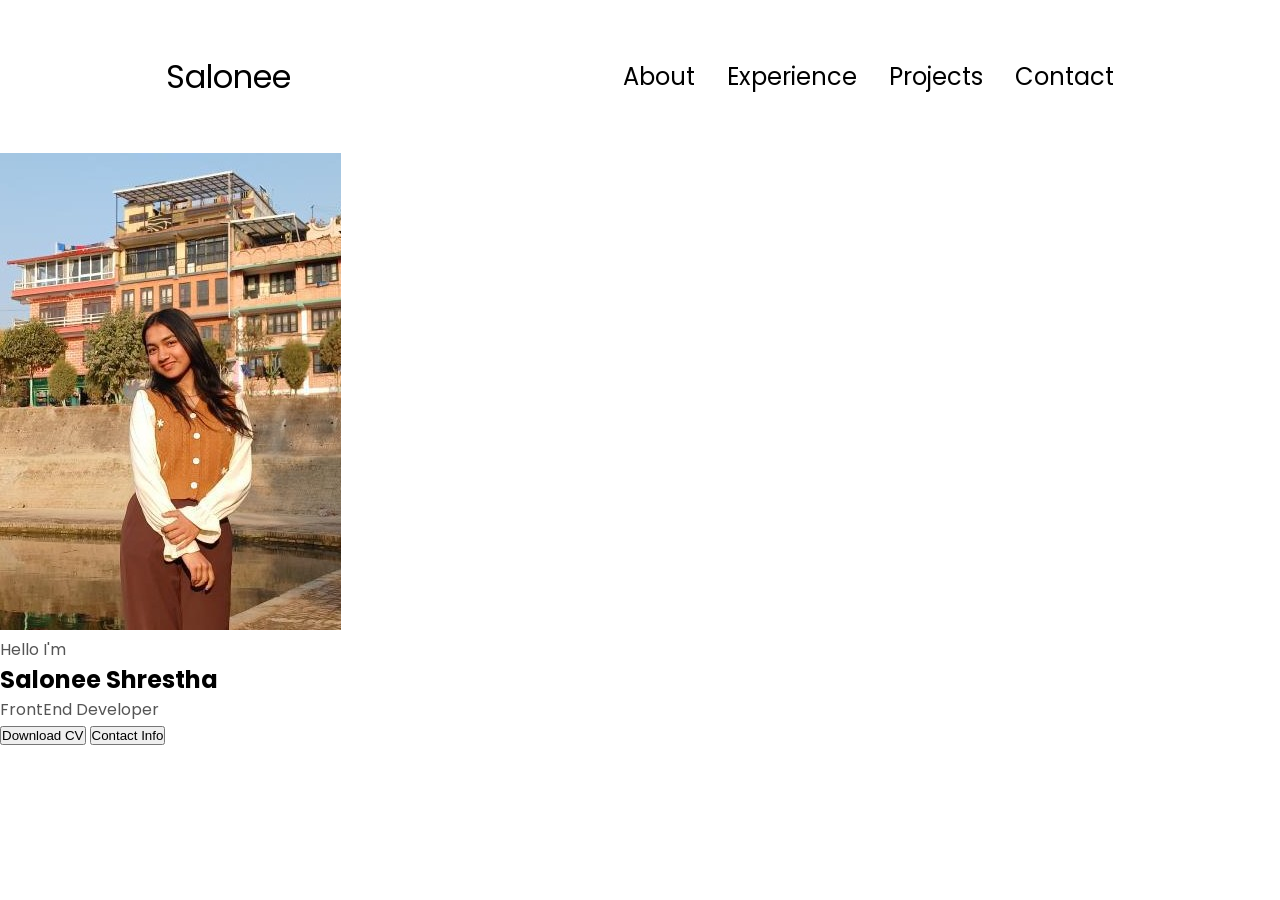
==== index.html @ f7ae4598 "Added resource images" ====
<!DOCTYPE html>
<html lang="en">
<head>
    <title>My Portfolio</title>
    <link rel="stylesheet" href="style.css">
    <link rel="stylesheet" href="mediaqueries.css">
</head>
<body>
    <nav id="desktop-nav">
        <div class="logo">Salonee</div>
        <div>
            <ul class="links">
                <li><a href="#about">About</a></li>
                <li><a href="#experience">Experience</a></li>
                <li><a href="#projects">Projects</a></li>
                <li><a href="#contact">Contact</a></li>
            </ul>
        </div>
    </nav>

    <nav id="hamburger-nav">
        <div class="logo">Salonee</div>
        <div class="hamburger-menu">
            <div class="hamburger-icon" onclick="toggleMenu()">
                <span></span>
                <span></span>
                <span></span>
            </div>
            <div class="menu-links">
                <li><a href="#about" onclick="toggleMenu()">About</a></li>
                <li><a href="#experience" onclick="toggleMenu()">Experience</a></li>
                <li><a href="#projects" onclick="toggleMenu()">Projects</a></li>
                <li><a href="#contact" onclick="toggleMenu()">Contact</a></li>
            </div>
        </div>
    </nav>

    <!-- Section -->
    <section id="profile">
        <div class="pic_container">
            <img src="images/heroimg.jpg" alt="myphoto">
        </div>
        <div class="section_text">
            <p class="text_p1">Hello I'm</p>
            <h1 class="title">Salonee Shrestha</h1>
            <p class="text_p2">FrontEnd Developer</p>
            <div class="btn_container">
                <button class="downloadcv" onclick="window.open('README.md')">Download CV</button>
                <button class="contactinfo" onclick="location.href='./#contact'">Contact Info</button>
            </div>
            
            <div id="socials_container">
                <img src="" alt="">
            </div>
        </div>
    </section>
    <script src="script.js"></script>
</body>
</html>
---- style.css ----
@import url('https://fonts.googleapis.com/css2?family=Poppins:wght@300;400;500;600&display=swap');
* {
    margin: 0;
    padding: 0;
}

body {
    font-family: "Poppins", sans-serif;
}

html {
    scroll-behavior: smooth;
}

p {
    color: rgb(85, 85, 85);
}

a, .btn {
    transition: all 300ms ease;
}

/* Navigation bar */
nav, .links{
    display: flex;
}

nav {
    justify-content: space-around;
    align-items: center;
    height: 17vh;
}

.links {
    gap: 2rem;
    list-style: none;
    font-size: 1.5rem;
}

a {
    color: black;
    text-decoration: none;
    text-decoration-color: white;
}

a:hover {
    color: gray;
    text-decoration: underline;
    text-underline-offset: 1rem;
    text-decoration-color: rgb(181, 181, 181);
}

.logo {
    font-size: 2rem;
}

.logo:hover {
    cursor: default;
}

/* Hamburger menu */
#hamburger-nav {
    display: none;
}

.hamburger-menu {
    position: relative;
    display: inline-block;
}

.hamburger-icon {
    display: flex;
    flex-direction: column;
    justify-content: space-between;
    height: 24px;
    width: 30px;
    cursor: pointer;
}

.hamburger-icon span {
    width: 100%;
    height: 2px;
    background-color: black;
    transition: all 0.3 ease-in-out;
}

.menu-links {
    position: absolute;
    top: 100%;
    right: 0;
    background-color: white;
    width: fit-content;
    max-height: 0;
    overflow: hidden;
    transition: all 0.3 ease-in-out;
}

.menu-links a {
    display: block;
    padding: 10px;
    text-align: center;
    font-size: 1.5rem;
    color: black;
    text-decoration: none;
    transition: all 0.3 ease-in-out;
}

.menu-links li {
    list-style: none;
}

.menu-links.open {
    max-height: 300px;
}

.hamburger-icon.open span:first-child {
    transform: rotate(45deg) translate(10px, 5px);
}

.hamburger-icon.open span:nth-child(2) {
    opacity: 0;
}

.hamburger-icon.open span:last-child {
    transform: rotate(-45deg) translate(10px, -5px);
}

.hamburger-icon span:first-child {
    transform: none;
}

.hamburger-icon span:first-child {
    opacity: 1;
}

.hamburger-icon span:first-child {
    transform: none;
}

/* Section */
---- mediaqueries.css ----
@media screen and (max-width: 1200px) {
    #desktop-nav {
        display: none;
    }
    #hamburger-nav {
        display: flex;
    }
}
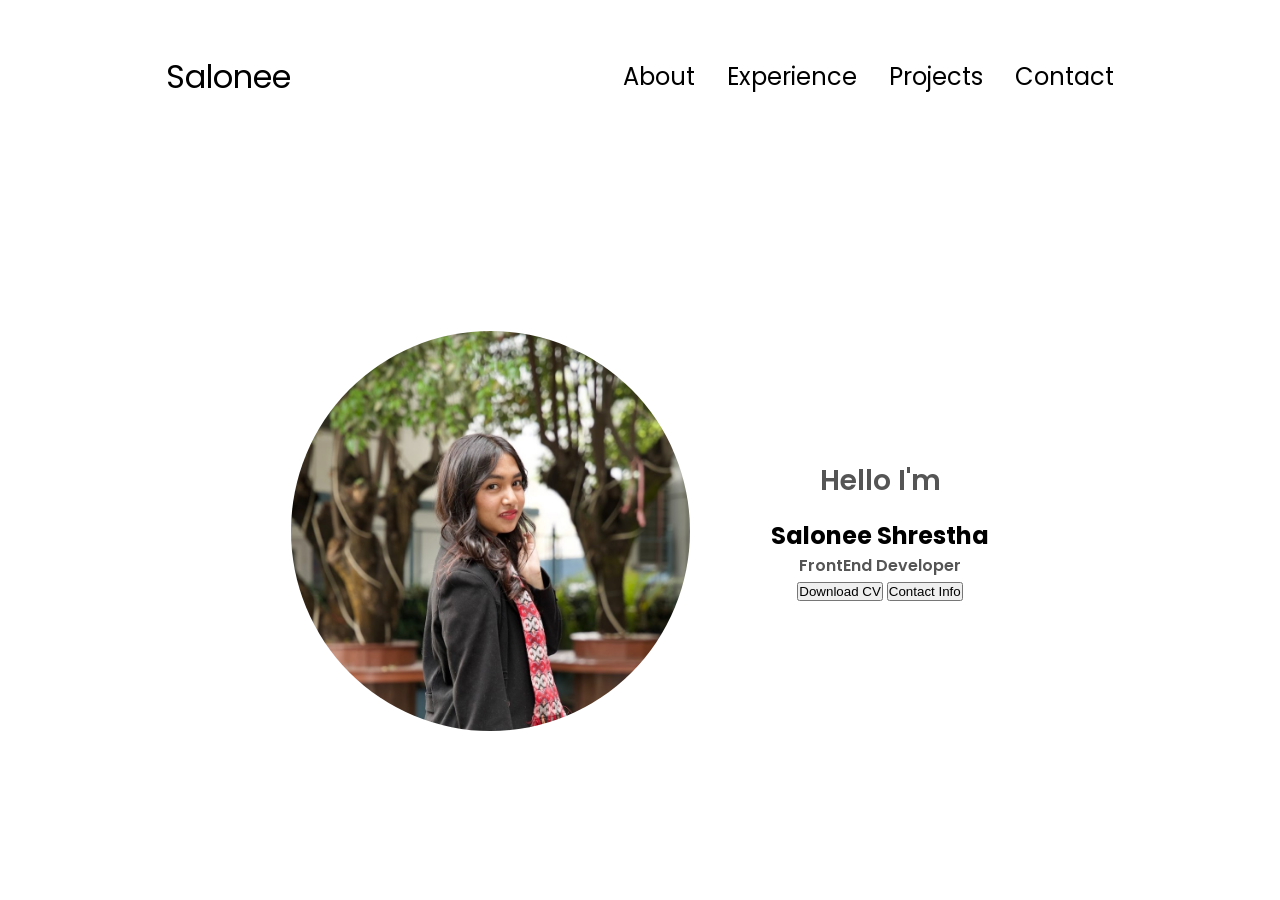
==== commit 54263608: "Changes commited" ====
--- a/index.html
+++ b/index.html
@@ -38,7 +38,7 @@
     <!-- Section -->
     <section id="profile">
         <div class="pic_container">
-            <img src="images/heroimg.jpg" alt="myphoto">
+            <img src="images/heroimg.jpg" alt="myphoto" style="border-radius: 50%;">
         </div>
         <div class="section_text">
             <p class="text_p1">Hello I'm</p>
@@ -49,9 +49,14 @@
                 <button class="contactinfo" onclick="location.href='./#contact'">Contact Info</button>
             </div>
             
-            <div id="socials_container">
-                <img src="" alt="">
-            </div>
+            <!-- <div id="socials_container">
+                <img src="./resources/linkedin.png" 
+                alt="linkedin profile" class="icon" 
+                onclick="location.href='https://linkedin.com/in/salonee-shrestha-6b1301281/'"/>
+                <img src="./resources/github.png" 
+                alt="github profile" class="icon" 
+                onclick="location.href='https://github.com/saloneesthss/'"/>
+            </div> -->
         </div>
     </section>
     <script src="script.js"></script>
--- a/style.css
+++ b/style.css
@@ -138,3 +138,47 @@
 }
 
 /* Section */
+section {
+    padding-top: 4vh;
+    height: 96vh;
+    margin: 0 10rem;
+    box-sizing: border-box;
+    min-height: fit-content;
+}
+
+.section-container {
+    display: flex;
+}
+
+#profile {
+    display: flex;
+    justify-content: center;
+    gap: 5rem;
+    height: 80vh;
+}
+
+.pic_container {
+    display: flex;
+    height: 400px;
+    width: 400px;
+    margin: auto 0;
+}
+
+.section_text {
+    align-self: center;
+    text-align: center;
+}
+
+.section_text p {
+    font-weight: 600;
+}
+
+.text_p1 {
+    text-align: center;
+    font-size: 1.75rem;
+    margin-bottom: 1rem;
+}
+
+.text_p2 {
+    
+}
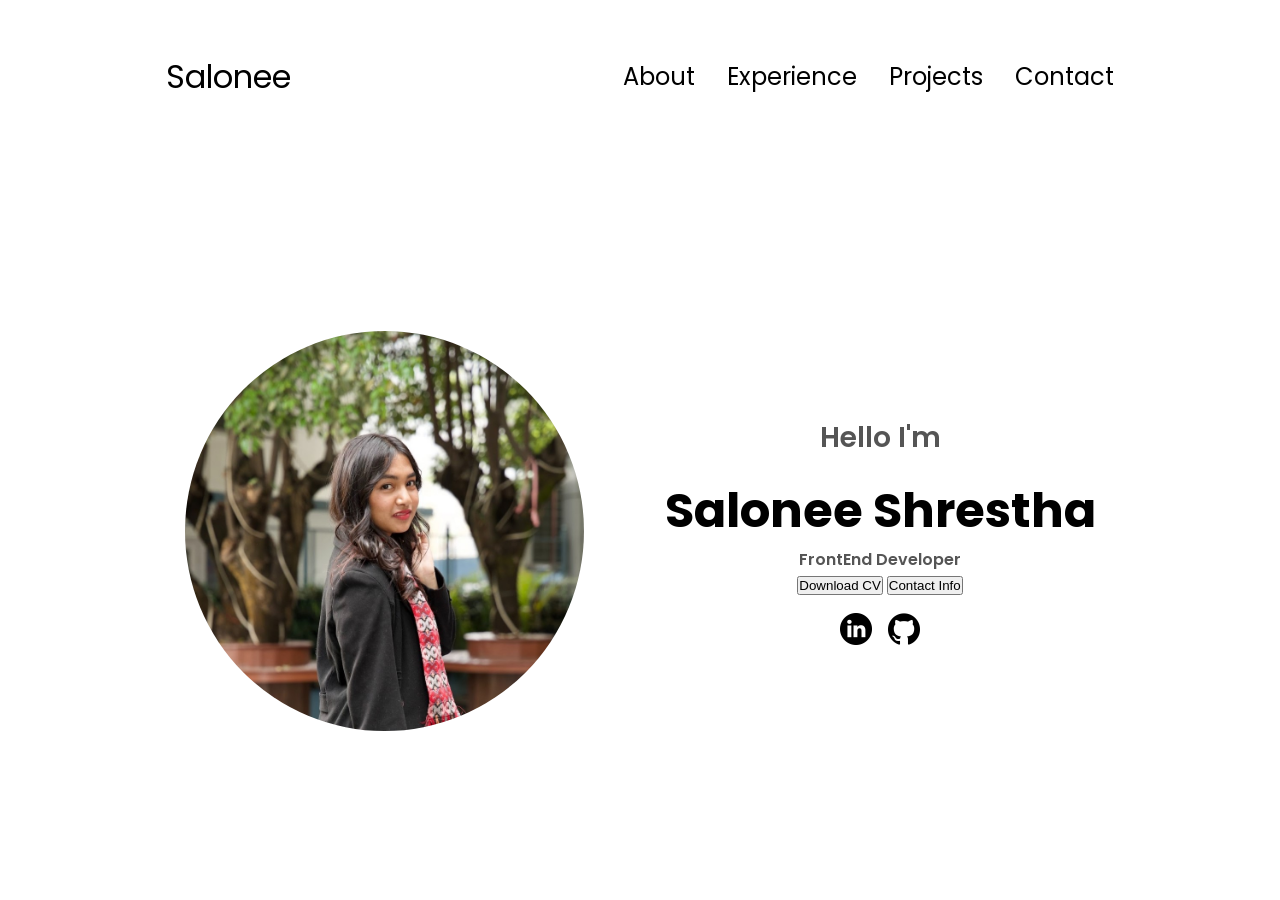
==== commit 33158cb8: "Added socials" ====
--- a/index.html
+++ b/index.html
@@ -49,14 +49,14 @@
                 <button class="contactinfo" onclick="location.href='./#contact'">Contact Info</button>
             </div>
             
-            <!-- <div id="socials_container">
+            <div id="socials_container">
                 <img src="./resources/linkedin.png" 
                 alt="linkedin profile" class="icon" 
                 onclick="location.href='https://linkedin.com/in/salonee-shrestha-6b1301281/'"/>
                 <img src="./resources/github.png" 
                 alt="github profile" class="icon" 
                 onclick="location.href='https://github.com/saloneesthss/'"/>
-            </div> -->
+            </div>
         </div>
     </section>
     <script src="script.js"></script>
--- a/style.css
+++ b/style.css
@@ -146,9 +146,9 @@
     min-height: fit-content;
 }
 
-.section-container {
+/* .section-container {
     display: flex;
-}
+} */
 
 #profile {
     display: flex;
@@ -179,6 +179,20 @@
     margin-bottom: 1rem;
 }
 
-.text_p2 {
-    
+.title {
+    font-size: 3rem;
+    text-align: center;
+}
+
+#socials_container {
+    display: flex;
+    justify-content: center;
+    margin-top: 1rem;
+    gap: 1rem;
+}
+
+/* Icons */
+.icon {
+    cursor: pointer;
+    height: 2rem;
 }
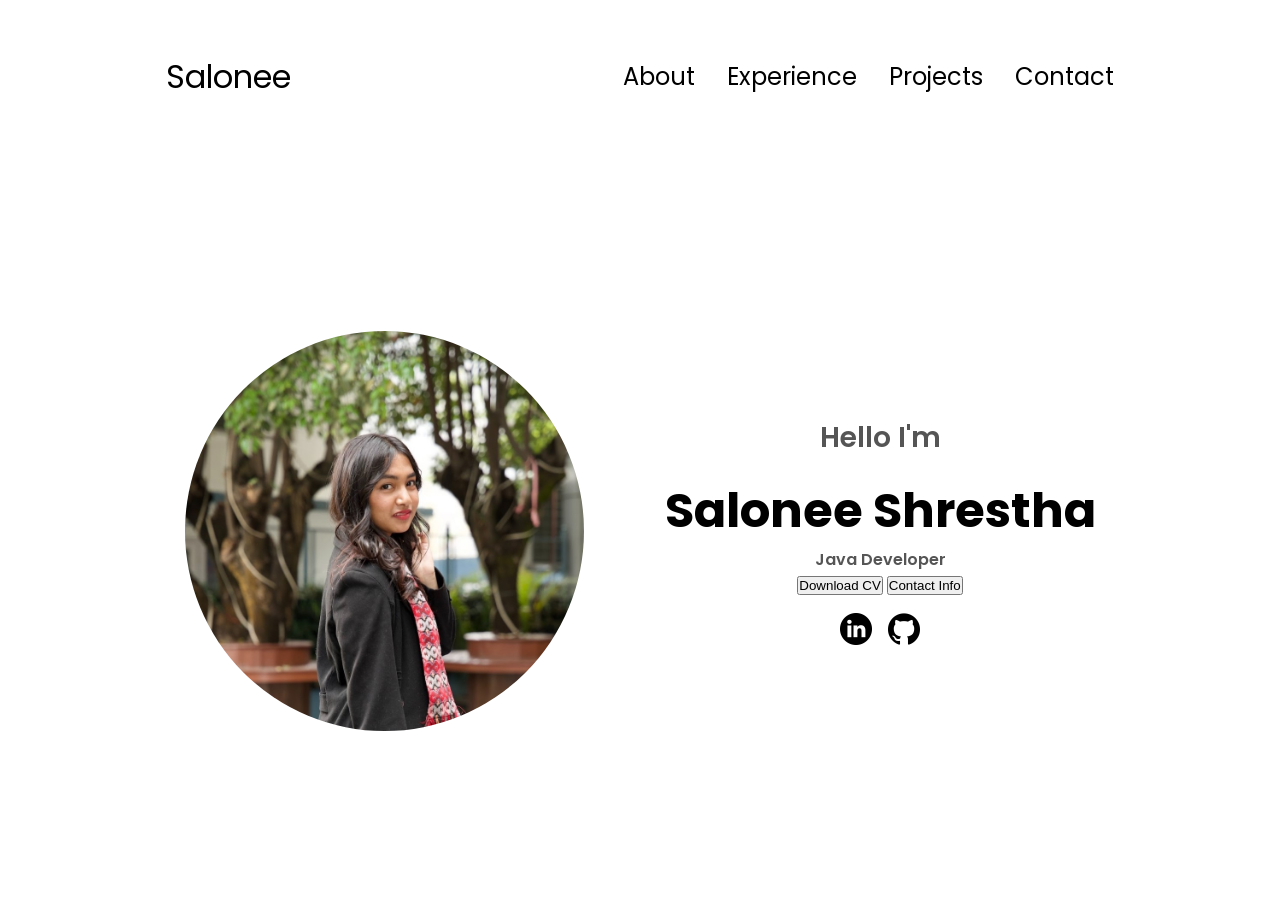
==== commit 9f9939c7: "changed" ====
--- a/index.html
+++ b/index.html
@@ -43,7 +43,7 @@
         <div class="section_text">
             <p class="text_p1">Hello I'm</p>
             <h1 class="title">Salonee Shrestha</h1>
-            <p class="text_p2">FrontEnd Developer</p>
+            <p class="text_p2">Java Developer</p>
             <div class="btn_container">
                 <button class="downloadcv" onclick="window.open('README.md')">Download CV</button>
                 <button class="contactinfo" onclick="location.href='./#contact'">Contact Info</button>
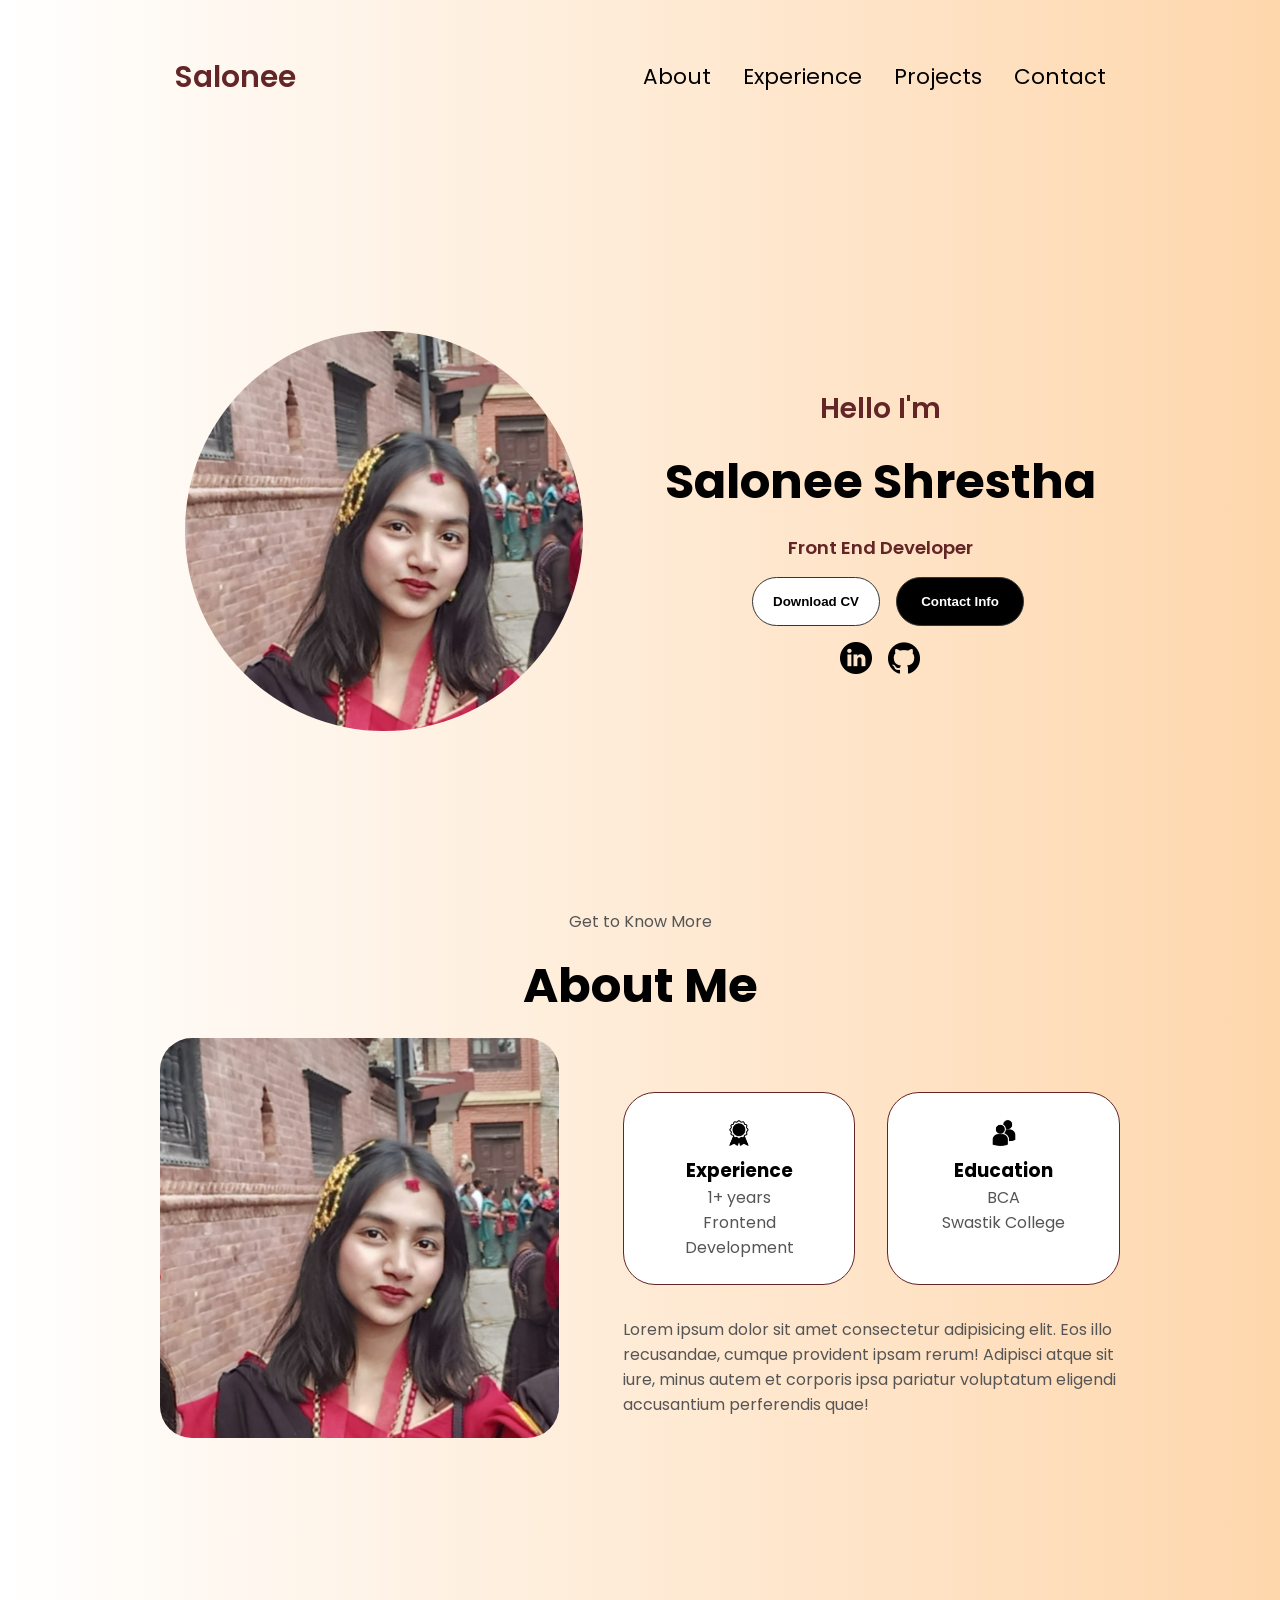
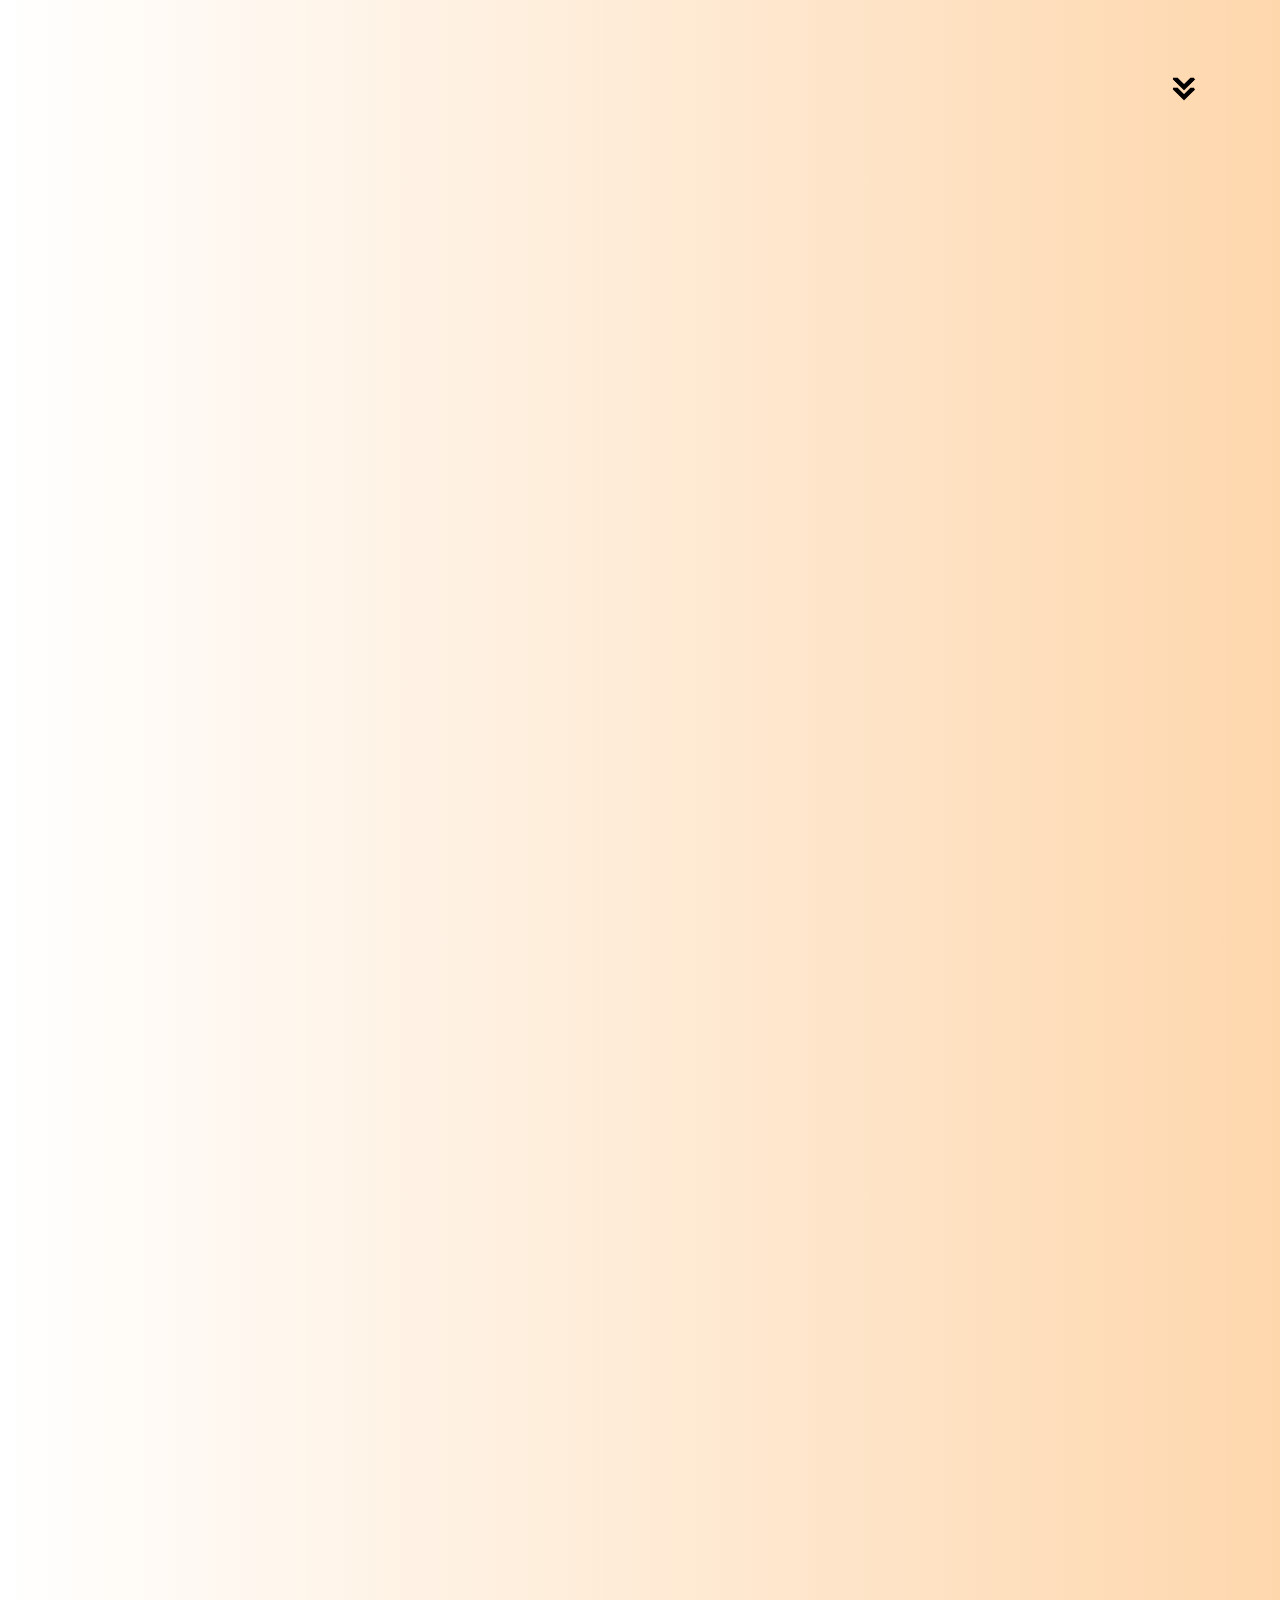
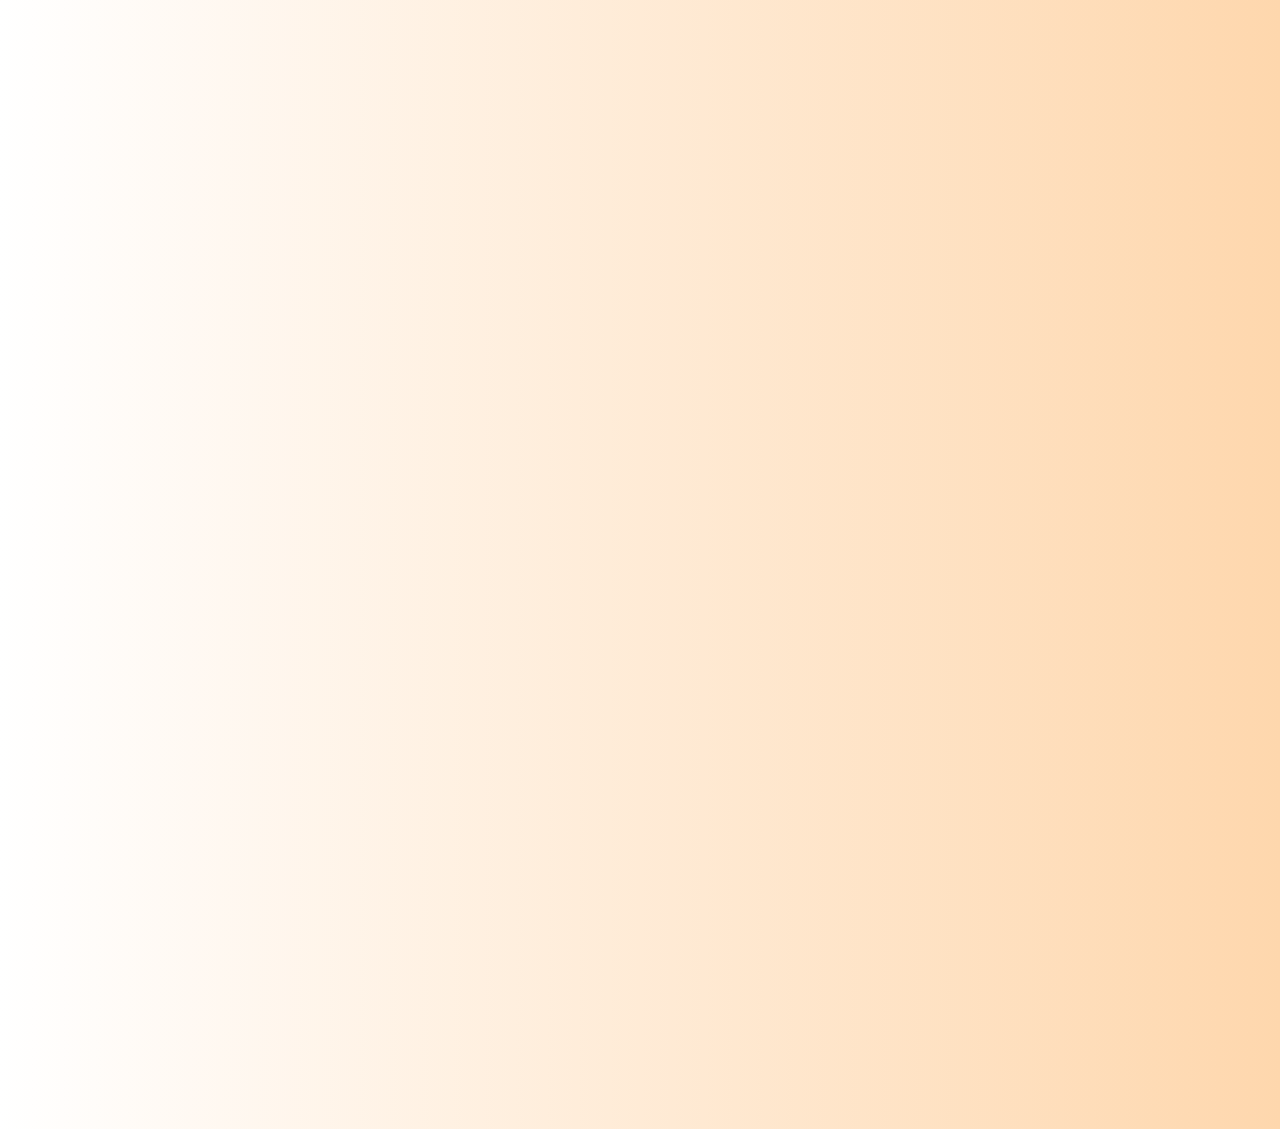
==== commit 96c266f1: "added sections" ====
--- a/index.html
+++ b/index.html
@@ -37,19 +37,19 @@
 
     <!-- Section -->
     <section id="profile">
-        <div class="pic_container">
+        <div class="pic-container">
             <img src="images/heroimg.jpg" alt="myphoto" style="border-radius: 50%;">
         </div>
-        <div class="section_text">
-            <p class="text_p1">Hello I'm</p>
+        <div class="section-text">
+            <p class="text-p1">Hello I'm</p>
             <h1 class="title">Salonee Shrestha</h1>
-            <p class="text_p2">Java Developer</p>
-            <div class="btn_container">
-                <button class="downloadcv" onclick="window.open('README.md')">Download CV</button>
-                <button class="contactinfo" onclick="location.href='./#contact'">Contact Info</button>
+            <p class="text-p2">Front End Developer</p>
+            <div class="btn-container">
+                <button class="btn downloadcv" onclick="window.open('README.md')">Download CV</button>
+                <button class="btn contactinfo" onclick="location.href='./#contact'">Contact Info</button>
             </div>
             
-            <div id="socials_container">
+            <div id="socials-container">
                 <img src="./resources/linkedin.png" 
                 alt="linkedin profile" class="icon" 
                 onclick="location.href='https://linkedin.com/in/salonee-shrestha-6b1301281/'"/>
@@ -59,6 +59,39 @@
             </div>
         </div>
     </section>
+
+    <section id="about">
+        <p class="section-text">Get to Know More</p>
+        <h1 class="title">About Me</h1>
+        <div class="section-container">
+            <div class="pic-container">
+                <img src="images/heroimg.jpg" alt="Profile Picture" class="about-pic">
+            </div>
+            <div class="about-details-container">
+                <div class="about-container">
+                    <div class="details-container">
+                        <img src="resources/experience.png" alt="Experience Icon" class="icon">
+                        <h3>Experience</h3>
+                        <p>1+ years <br>Frontend Development</p>
+                    </div>
+                    <div class="details-container">
+                        <img src="resources/education.png" alt="Education Icon" class="icon">
+                        <h3>Education</h3>
+                        <p>BCA <br>Swastik College</p>
+                    </div>
+                </div>
+                <div class="text-container">
+                    <p>Lorem ipsum dolor sit amet consectetur adipisicing elit. Eos illo recusandae, cumque provident ipsam rerum! Adipisci atque sit iure, minus autem et corporis ipsa pariatur voluptatum eligendi accusantium perferendis quae!</p>
+                </div>
+            </div>
+        </div>
+        <img src="resources/arrow.png" alt="Arrow Icon" class="icon arrow">
+    </section>
+
+    <section id="experience"></section>
+    <section id="projects"></section>
+    <section id="contact"></section>
+
     <script src="script.js"></script>
 </body>
 </html>
--- a/style.css
+++ b/style.css
@@ -6,6 +6,8 @@
 
 body {
     font-family: "Poppins", sans-serif;
+    overflow: hidden;
+    background: linear-gradient(to right,rgb(255,255,255),rgb(254,215,173));
 }
 
 html {
@@ -34,24 +36,26 @@
 .links {
     gap: 2rem;
     list-style: none;
-    font-size: 1.5rem;
+    font-size: 1.35rem;
 }
 
 a {
     color: black;
     text-decoration: none;
-    text-decoration-color: white;
+    text-decoration-color: rgb(109,73,0);
 }
 
 a:hover {
-    color: gray;
+    color: rgb(99, 37, 37);
     text-decoration: underline;
     text-underline-offset: 1rem;
-    text-decoration-color: rgb(181, 181, 181);
+    text-decoration-color: rgb(99, 37, 37);
 }
 
 .logo {
-    font-size: 2rem;
+    font-size: 1.85rem;
+    font-weight: 600;
+    color: rgb(99, 37, 37);
 }
 
 .logo:hover {
@@ -88,7 +92,7 @@
     position: absolute;
     top: 100%;
     right: 0;
-    background-color: white;
+    background-color: whitesmoke;
     width: fit-content;
     max-height: 0;
     overflow: hidden;
@@ -99,7 +103,7 @@
     display: block;
     padding: 10px;
     text-align: center;
-    font-size: 1.5rem;
+    font-size: 1.35rem;
     color: black;
     text-decoration: none;
     transition: all 0.3 ease-in-out;
@@ -146,9 +150,10 @@
     min-height: fit-content;
 }
 
-/* .section-container {
-    display: flex;
-} */
+.section-container {
+    display: flex;
+    gap: 4rem;
+}
 
 #profile {
     display: flex;
@@ -157,34 +162,41 @@
     height: 80vh;
 }
 
-.pic_container {
+.pic-container {
     display: flex;
     height: 400px;
     width: 400px;
     margin: auto 0;
 }
 
-.section_text {
+.section-text {
     align-self: center;
     text-align: center;
 }
 
-.section_text p {
+.section-text p {
     font-weight: 600;
 }
 
-.text_p1 {
+.text-p1 {
     text-align: center;
     font-size: 1.75rem;
     margin-bottom: 1rem;
+    color: rgb(99, 37, 37);
+}
+
+.text-p2 {
+    color: rgb(99, 37, 37);
+    font-size: 1.15rem;
 }
 
 .title {
     font-size: 3rem;
     text-align: center;
-}
-
-#socials_container {
+    margin: 1rem 0 1rem 0;
+}
+
+#socials-container {
     display: flex;
     justify-content: center;
     margin-top: 1rem;
@@ -195,4 +207,75 @@
 .icon {
     cursor: pointer;
     height: 2rem;
+}
+
+/* Buttons */
+.btn-container {
+    display: flex;
+    justify-content: center;
+}
+
+.btn {
+    padding: 1rem;
+    width: 8rem;
+    border-radius: 2rem;
+    font-weight: 600;
+    transition: all 300ms ease;
+    border: rgb(53,53,53) 0.1rem solid;
+    margin: 1rem 0 0 1rem;
+}
+
+.downloadcv {
+    background-color: white;
+    color: black;
+}
+
+.contactinfo {
+    background-color: black;
+    color: white;
+}
+
+.downloadcv:hover {
+    background-color: rgb(10,10,10);
+    color: white;
+}
+
+.contactinfo:hover {
+    opacity: 0.8;
+}
+
+/* About */
+#about {
+    position: relative;
+}
+
+.about-pic {
+    border-radius: 2rem;
+}
+
+.about-container {
+    gap: 2rem;
+    margin: 2rem 0 2rem 0;
+    display: flex;
+}
+
+.about-details-container {
+    display: flex;
+    justify-content: center;
+    flex-direction: column;
+}
+
+.arrow {
+    position: absolute;
+    right: -5rem;
+    bottom: 2rem;
+}
+
+.details-container {
+    padding: 1.5rem;
+    flex: 1;
+    background: white;
+    border: 1px solid rgb(99, 37, 37);
+    border-radius: 2rem;
+    text-align: center;
 }
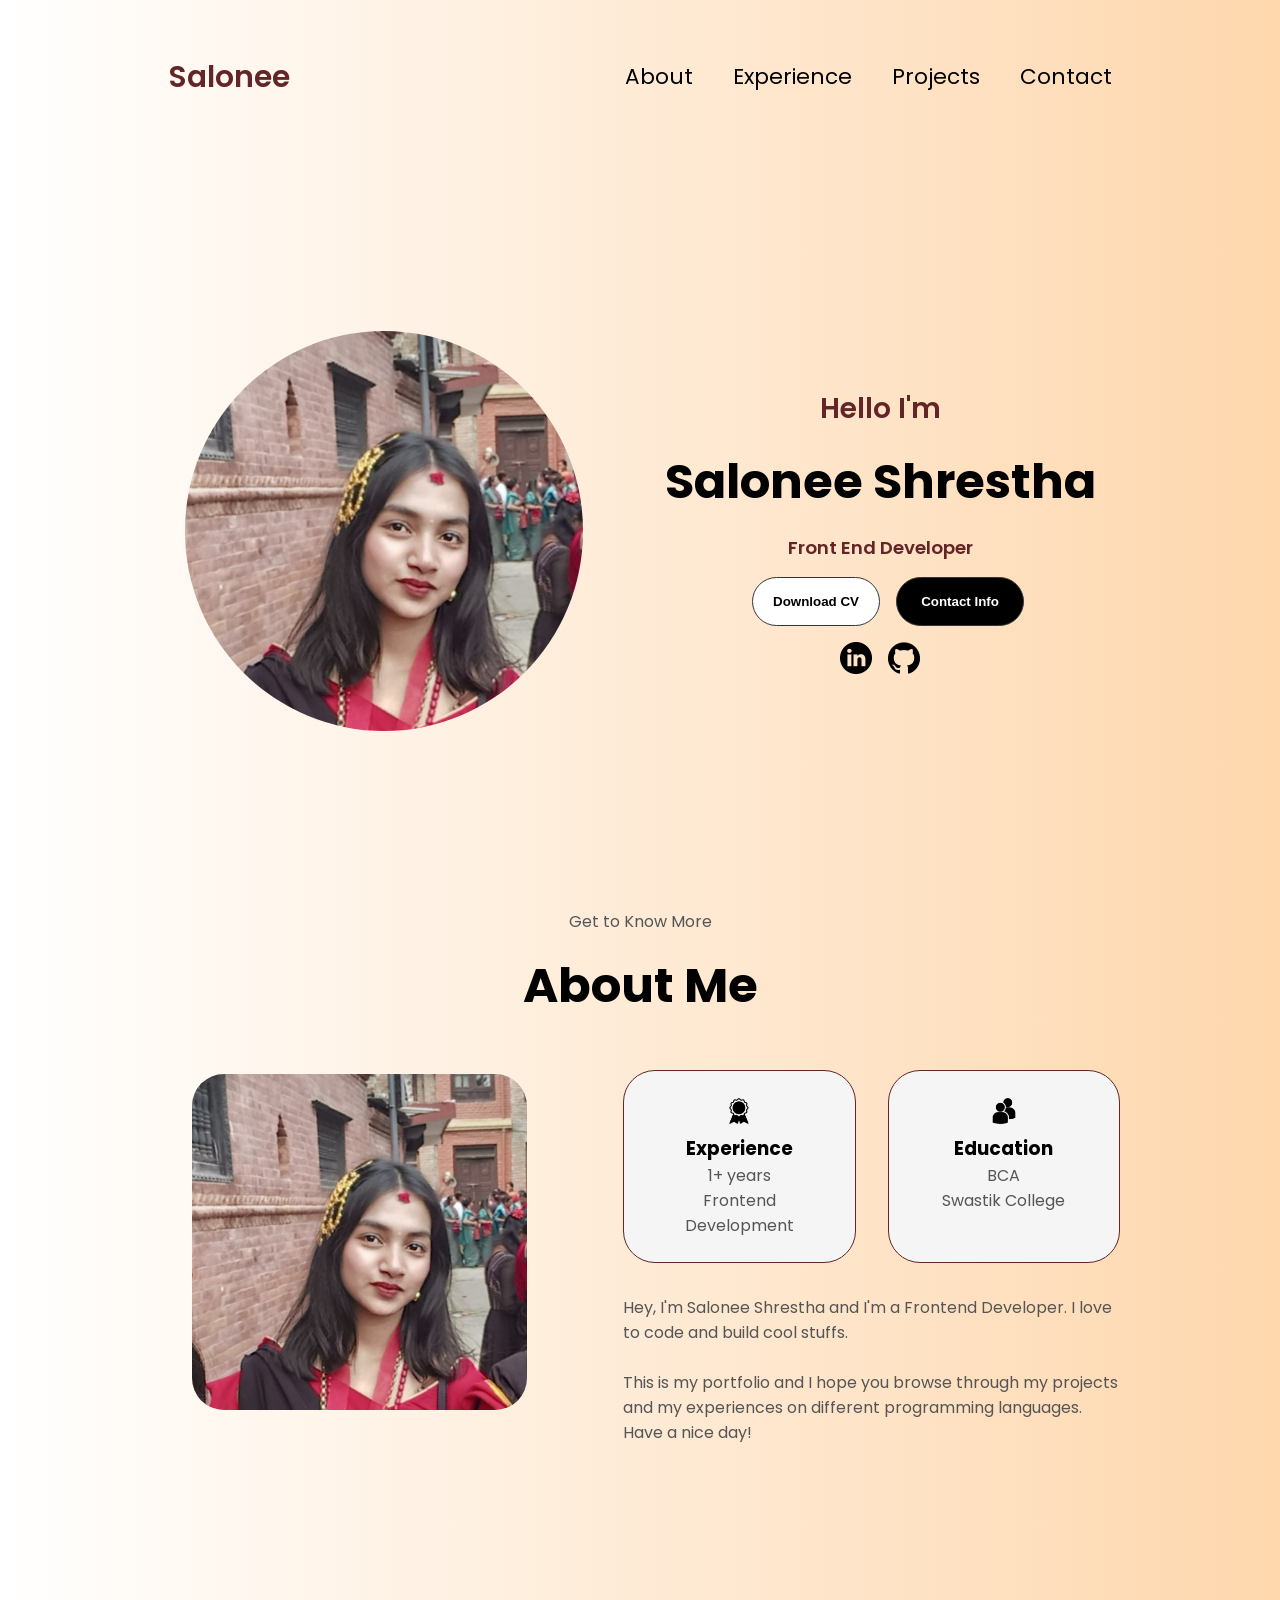
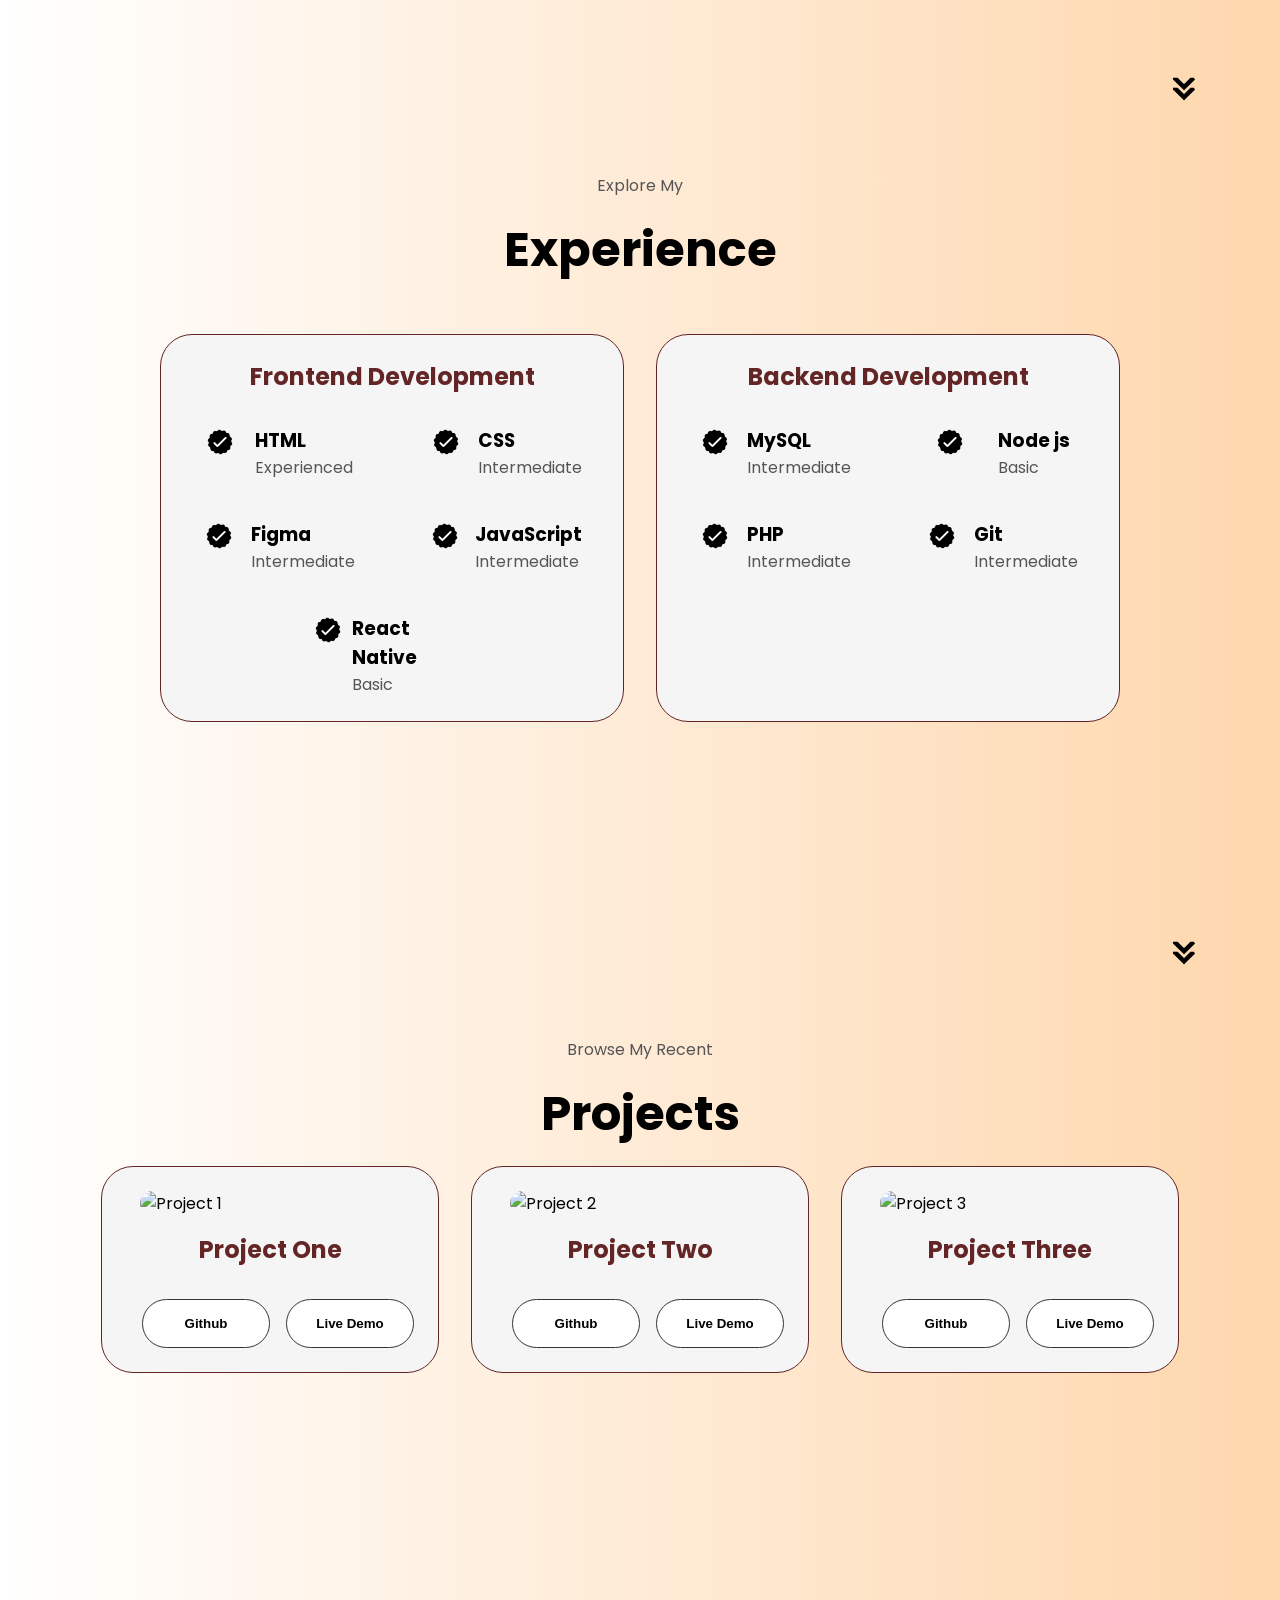
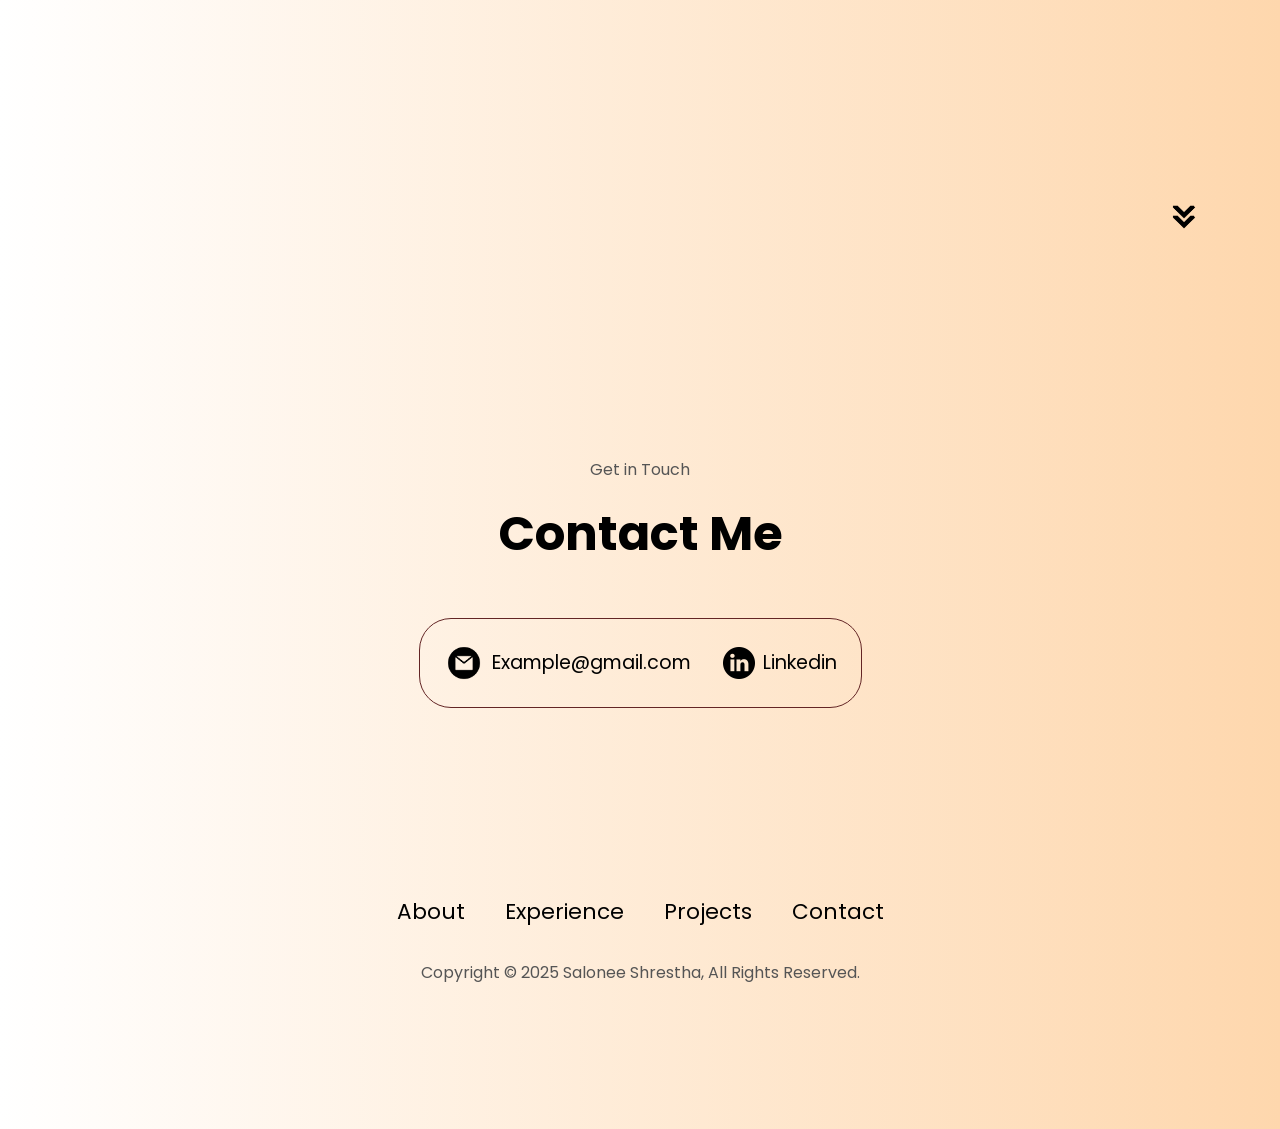
==== commit 6b60c2c2: "desktop version built" ====
--- a/index.html
+++ b/index.html
@@ -81,16 +81,162 @@
                     </div>
                 </div>
                 <div class="text-container">
-                    <p>Lorem ipsum dolor sit amet consectetur adipisicing elit. Eos illo recusandae, cumque provident ipsam rerum! Adipisci atque sit iure, minus autem et corporis ipsa pariatur voluptatum eligendi accusantium perferendis quae!</p>
+                    <p>Hey, I'm Salonee Shrestha and I'm a Frontend Developer. I love to code and build cool stuffs. 
+                       <br><br>This is my portfolio and I hope you browse through my projects and my experiences on different programming languages. Have a nice day!
+                    </p>
                 </div>
             </div>
         </div>
         <img src="resources/arrow.png" alt="Arrow Icon" class="icon arrow">
     </section>
 
-    <section id="experience"></section>
-    <section id="projects"></section>
-    <section id="contact"></section>
+    <section id="experience">
+        <p class="section-text">Explore My</p>
+        <h1 class="title">Experience</h1>
+        <div class="experience-details-container">
+            <div class="about-container">
+                <div class="details-container">
+                    <h2 class="exp-subtitle">Frontend Development</h2>
+                    <div class="article-container">
+                        <article>
+                            <img src="resources/checkmark.png" alt="Experience Icon" class="icon">
+                            <div>
+                                <h3>HTML</h3>
+                                <p>Experienced</p>
+                            </div>
+                        </article>
+                        <article>
+                            <img src="resources/checkmark.png" alt="Experience Icon" class="icon">
+                            <div>
+                                <h3>CSS</h3>
+                                <p>Intermediate</p>
+                            </div>
+                        </article>
+                        <article>
+                            <img src="resources/checkmark.png" alt="Experience Icon" class="icon">
+                            <div>
+                                <h3>Figma</h3>
+                                <p>Intermediate</p>
+                            </div>
+                        </article>
+                        <article>
+                            <img src="resources/checkmark.png" alt="Experience Icon" class="icon">
+                            <div>
+                                <h3>JavaScript</h3>
+                                <p>Intermediate</p>
+                            </div>
+                        </article>
+                        <article>
+                            <img src="resources/checkmark.png" alt="Experience Icon" class="icon">
+                            <div>
+                                <h3>React Native</h3>
+                                <p>Basic</p>
+                            </div>
+                        </article>
+                    </div>
+                </div>
+                <div class="details-container">
+                    <h2 class="exp-subtitle">Backend Development</h2>
+                    <div class="article-container">
+                        <article>
+                            <img src="resources/checkmark.png" alt="Experience Icon" class="icon">
+                            <div>
+                                <h3>MySQL</h3>
+                                <p>Intermediate</p>
+                            </div>
+                        </article>
+                        <article>
+                            <img src="resources/checkmark.png" alt="Experience Icon" class="icon">
+                            <div>
+                                <h3>Node js</h3>
+                                <p>Basic</p>
+                            </div>
+                        </article>
+                        <article>
+                            <img src="resources/checkmark.png" alt="Experience Icon" class="icon">
+                            <div>
+                                <h3>PHP</h3>
+                                <p>Intermediate</p>
+                            </div>
+                        </article>
+                        <article>
+                            <img src="resources/checkmark.png" alt="Experience Icon" class="icon">
+                            <div>
+                                <h3>Git</h3>
+                                <p>Intermediate</p>
+                            </div>
+                        </article>
+                    </div>
+                </div>
+            </div>
+        </div>
+        <img src="resources/arrow.png" alt="Arrow Icon" class="icon arrow">
+    </section>
+
+    <section id="projects">
+        <p class="section-text">Browse My Recent</p>
+        <h1 class="title">Projects</h1>
+        <div class="experience-details-container">
+            <div class="details-container color-container">
+                <div class="article-container">
+                    <img src="resources/project-1.png" alt="Project 1" class="project-img">
+                </div>
+                <h2 class="exp-subtitle project-title">Project One</h2>
+                <div class="btn-container">
+                    <button class="btn project-btn" onclick="location.href='https://github.com/saloneesthss/'">Github</button>
+                    <button class="btn project-btn" onclick="location.href='https://github.com/saloneesthss/'">Live Demo</button>
+                </div>
+            </div>
+            <div class="details-container color-container">
+                <div class="article-container">
+                    <img src="resources/project-2.png" alt="Project 2" class="project-img">
+                </div>
+                <h2 class="exp-subtitle project-title">Project Two</h2>
+                <div class="btn-container">
+                    <button class="btn project-btn" onclick="location.href='https://github.com/saloneesthss/'">Github</button>
+                    <button class="btn project-btn" onclick="location.href='https://github.com/saloneesthss/'">Live Demo</button>
+                </div>
+            </div>
+            <div class="details-container color-container">
+                <div class="article-container">
+                    <img src="resources/project-3.png" alt="Project 3" class="project-img">
+                </div>
+                <h2 class="exp-subtitle project-title">Project Three</h2>
+                <div class="btn-container">
+                    <button class="btn project-btn" onclick="location.href='https://github.com/saloneesthss/'">Github</button>
+                    <button class="btn project-btn" onclick="location.href='https://github.com/saloneesthss/'">Live Demo</button>
+                </div>
+            </div>
+        </div>
+        <img src="resources/arrow.png" alt="Arrow Icon" class="icon arrow">
+    </section>
+
+    <section id="contact">
+        <p class="section-text">Get in Touch</p>
+        <h3 class="title">Contact Me</h3>
+        <div class="contact-upper-container">
+            <div class="contact-info-container">
+                <img src="resources/email.png" alt="Email Icon" class="icon email-icon">
+                <p><a href="mailto:examplemail@gmail.com">Example@gmail.com</a></p>
+            </div>
+            <div class="contact-info-container">
+                <img src="resources/linkedin.png" alt="Linkedin Icon" class="icon">
+                <p><a href="https://www.linkedin.com/salonee-shrestha-6b1301281">Linkedin</a></p>
+            </div>
+        </div>
+    </section>
+
+    <footer>
+        <div class="nav-links-container">
+            <ul class="links">
+                <li><a href="#about">About</a></li>
+                <li><a href="#experience">Experience</a></li>
+                <li><a href="#projects">Projects</a></li>
+                <li><a href="#contact">Contact</a></li>
+            </ul>
+        </div>
+        <p>Copyright &#169; 2025 Salonee Shrestha, All Rights Reserved.</p>
+    </footer>
 
     <script src="script.js"></script>
 </body>
--- a/style.css
+++ b/style.css
@@ -34,7 +34,7 @@
 }
 
 .links {
-    gap: 2rem;
+    gap: 2.5rem;
     list-style: none;
     font-size: 1.35rem;
 }
@@ -223,6 +223,7 @@
     transition: all 300ms ease;
     border: rgb(53,53,53) 0.1rem solid;
     margin: 1rem 0 0 1rem;
+    cursor: pointer;
 }
 
 .downloadcv {
@@ -250,7 +251,8 @@
 }
 
 .about-pic {
-    border-radius: 2rem;
+    padding: 2rem;
+    border-radius: 4rem;
 }
 
 .about-container {
@@ -274,8 +276,123 @@
 .details-container {
     padding: 1.5rem;
     flex: 1;
-    background: white;
+    background: whitesmoke;
     border: 1px solid rgb(99, 37, 37);
     border-radius: 2rem;
     text-align: center;
+}
+
+/* Experience */
+#experience {
+    position: relative;
+}
+
+.exp-subtitle {
+    color: rgb(99,37,37);
+    font-size: 1.5rem;
+    margin-bottom: 2rem;
+}
+
+.experience-details-container {
+    display: flex;
+    justify-content: center;
+    align-items: center;
+    gap: 2rem;
+}
+
+.article-container {
+    display: flex;
+    flex-direction: row;
+    flex-wrap: wrap;
+    justify-content: space-around;
+    gap: 2.5rem;
+    text-align: initial;
+}
+
+article {
+    width: 10rem;
+    display: flex;
+    justify-content: space-around;
+    gap: 0.5rem;
+}
+
+/* Projects */
+#projects {
+    position: relative;
+}
+
+.color-container {
+    background-color: whitesmoke;
+}
+
+.project-img {
+    border-radius: 2rem;
+    width: 90%;
+    height: 90%;
+}
+
+.project-title {
+    margin: 1rem;
+}
+
+.project-btn {
+    background-color: white;
+    color: black;
+}
+
+.project-btn:hover {
+    color: white;
+    background-color: black;
+}
+
+/* Contact */
+#contact {
+    display: flex;
+    justify-content: center;
+    flex-direction: column;
+    height: 70vh;
+}
+
+.contact-upper-container {
+    display: flex;
+    justify-content: center;
+    border: rgb(99, 37, 37) 1px solid;
+    border-radius: 2rem;
+    margin: 2rem auto;
+    padding: 0.5rem;
+}
+
+.contact-info-container {
+    display: flex;
+    justify-content: center;
+    align-items: center;
+    margin: 1rem;
+    gap: 0.5rem;
+}
+
+.contact-info-container p{
+    font-size: larger;
+}
+
+.contact-info-container img{
+    cursor: default;
+}
+
+.email-icon {
+    height: 2.5rem;
+}
+
+.nav-links-container {
+    display: flex;
+    justify-content: center;
+}
+
+footer {
+    height: 26vh;
+    margin: 0 1rem;
+}
+
+footer p{
+    text-align: center;
+    margin-top: 2rem;
 }
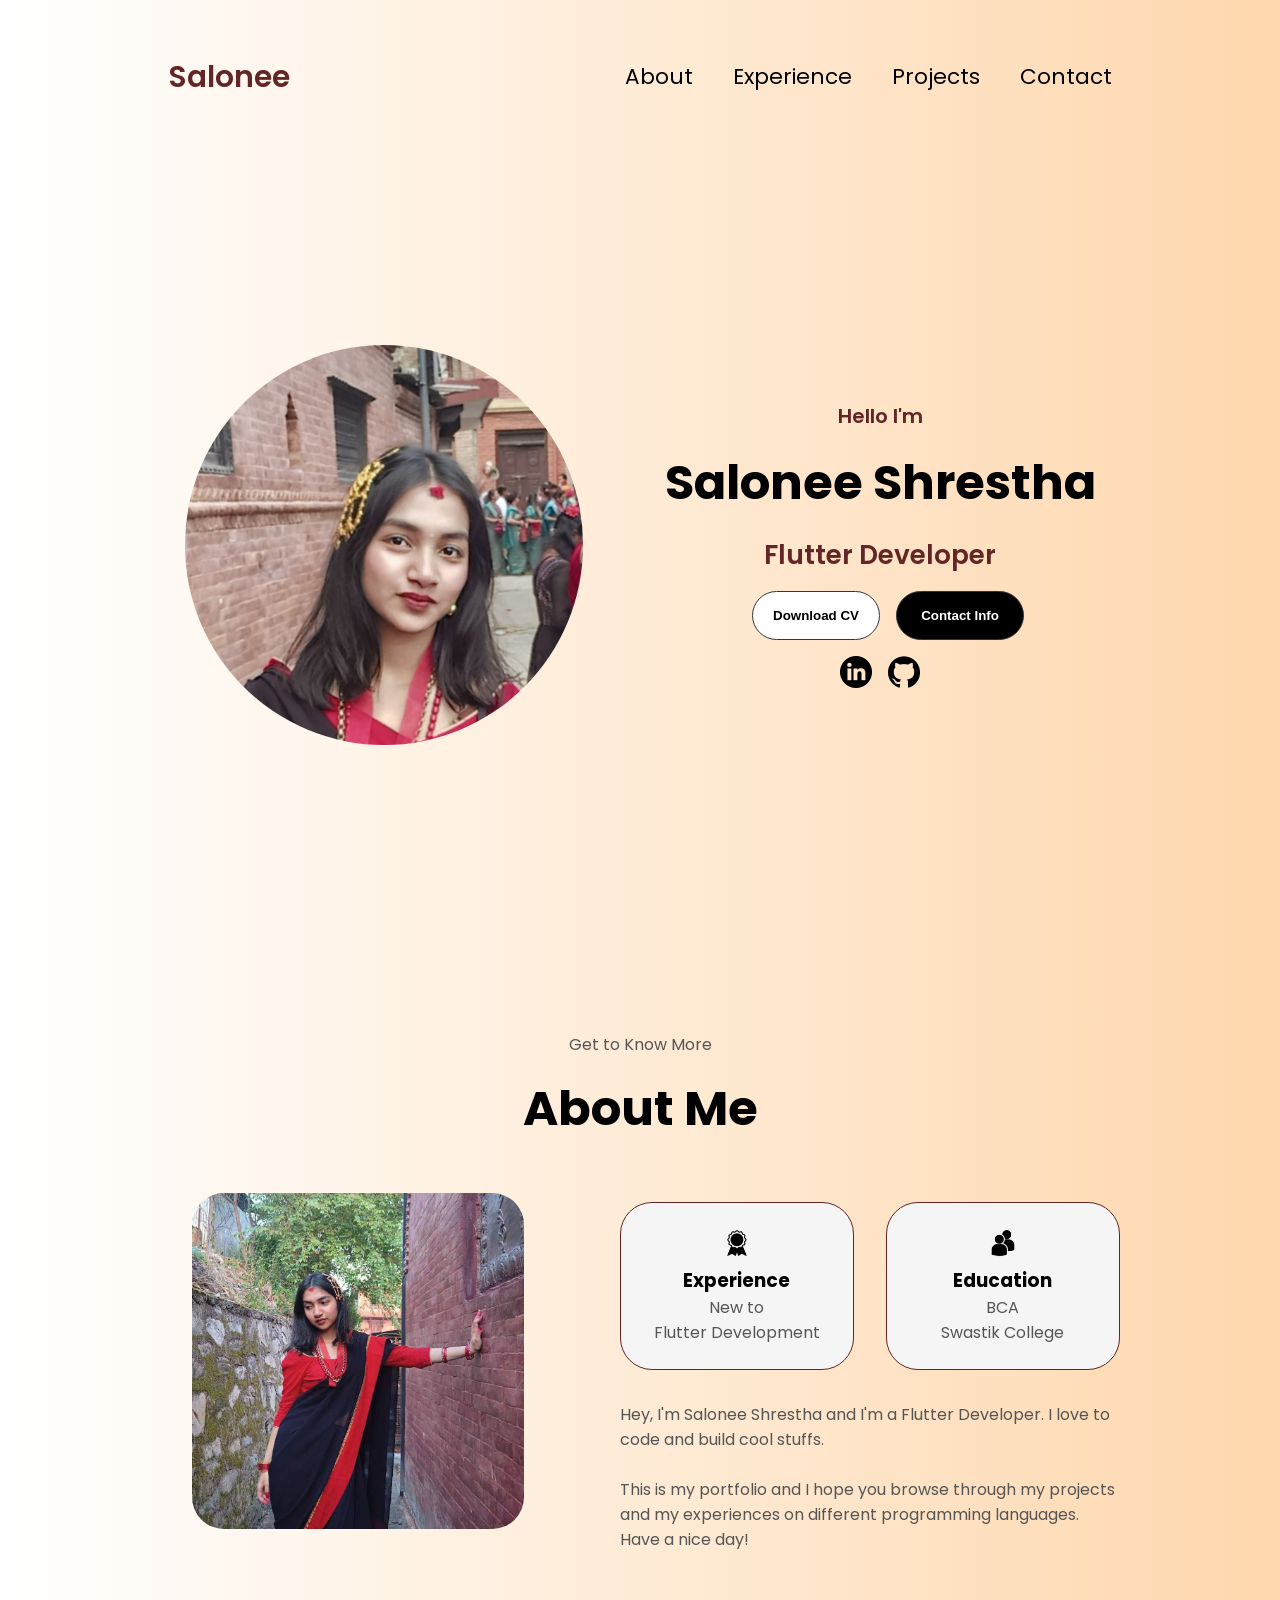
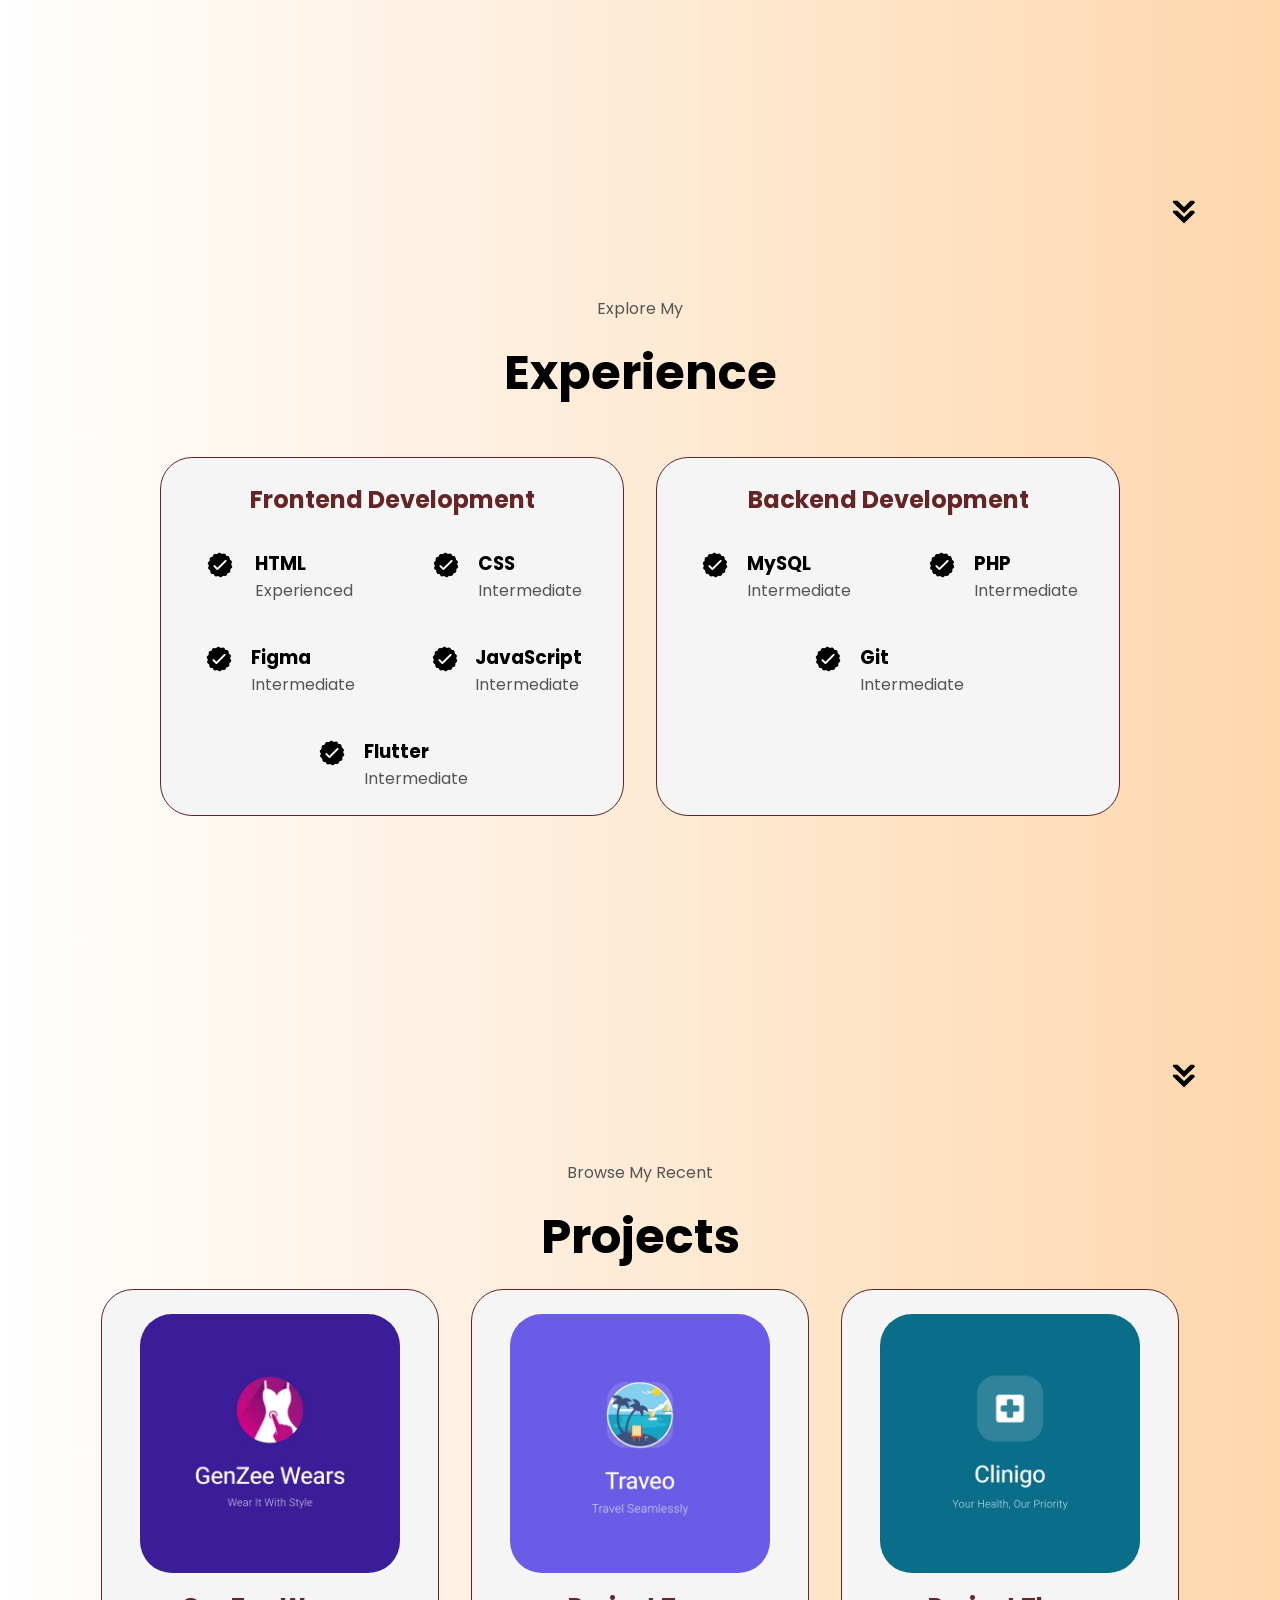
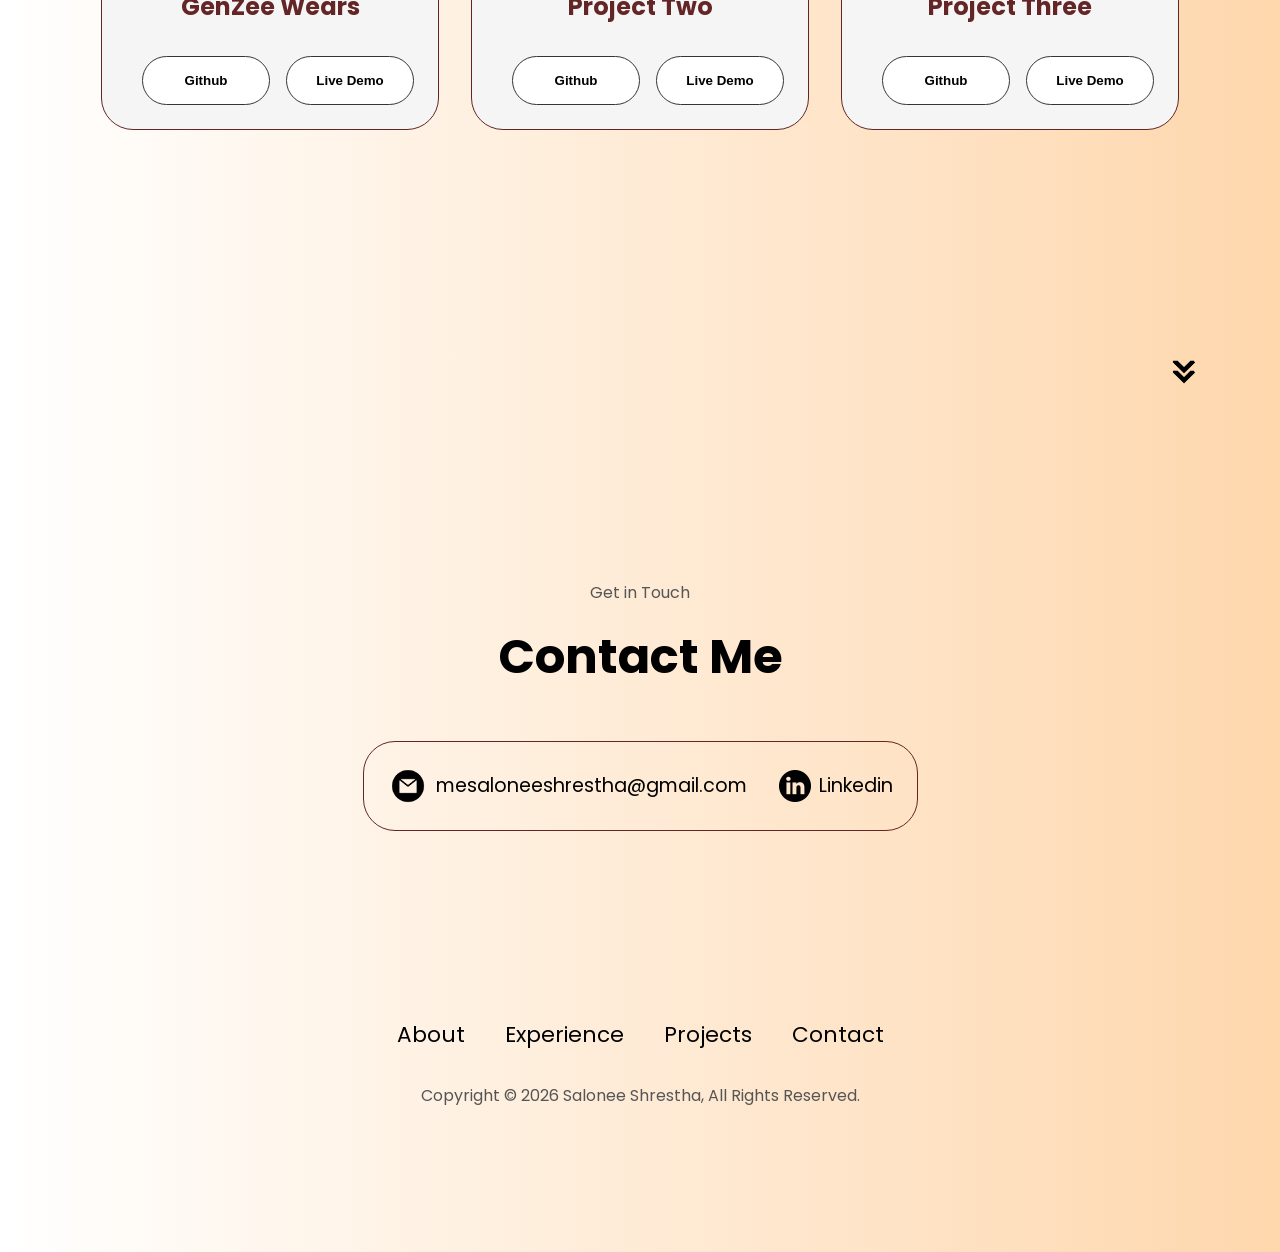
==== commit 1514cbea: "changes commited" ====
--- a/index.html
+++ b/index.html
@@ -37,22 +37,22 @@
 
     <!-- Section -->
     <section id="profile">
-        <div class="pic-container">
-            <img src="images/heroimg.jpg" alt="myphoto" style="border-radius: 50%;">
+        <div class="pic-container main-img">
+            <img src="images/profile-img.jpg" alt="myphoto" style="border-radius: 50%;">
         </div>
         <div class="section-text">
             <p class="text-p1">Hello I'm</p>
             <h1 class="title">Salonee Shrestha</h1>
-            <p class="text-p2">Front End Developer</p>
+            <p class="text-p2">Flutter Developer</p>
             <div class="btn-container">
-                <button class="btn downloadcv" onclick="window.open('README.md')">Download CV</button>
-                <button class="btn contactinfo" onclick="location.href='./#contact'">Contact Info</button>
+                <button class="btn downloadcv" onclick="location.href='resources/CV/Salonee_Shrestha_CV.pdf'">Download CV</button>
+                <button class="btn contactinfo" onclick="location.href='#contact'">Contact Info</button>
             </div>
             
             <div id="socials-container">
                 <img src="./resources/linkedin.png" 
                 alt="linkedin profile" class="icon" 
-                onclick="location.href='https://linkedin.com/in/salonee-shrestha-6b1301281/'"/>
+                onclick="location.href='https://linkedin.com/in/saloneesthss/'"/>
                 <img src="./resources/github.png" 
                 alt="github profile" class="icon" 
                 onclick="location.href='https://github.com/saloneesthss/'"/>
@@ -65,14 +65,14 @@
         <h1 class="title">About Me</h1>
         <div class="section-container">
             <div class="pic-container">
-                <img src="images/heroimg.jpg" alt="Profile Picture" class="about-pic">
+                <img src="images/about-img.jpg" alt="Profile Picture" class="about-pic">
             </div>
             <div class="about-details-container">
                 <div class="about-container">
                     <div class="details-container">
                         <img src="resources/experience.png" alt="Experience Icon" class="icon">
                         <h3>Experience</h3>
-                        <p>1+ years <br>Frontend Development</p>
+                        <p>New to <br>Flutter Development</p>
                     </div>
                     <div class="details-container">
                         <img src="resources/education.png" alt="Education Icon" class="icon">
@@ -81,13 +81,13 @@
                     </div>
                 </div>
                 <div class="text-container">
-                    <p>Hey, I'm Salonee Shrestha and I'm a Frontend Developer. I love to code and build cool stuffs. 
+                    <p>Hey, I'm Salonee Shrestha and I'm a Flutter Developer. I love to code and build cool stuffs. 
                        <br><br>This is my portfolio and I hope you browse through my projects and my experiences on different programming languages. Have a nice day!
                     </p>
                 </div>
             </div>
         </div>
-        <img src="resources/arrow.png" alt="Arrow Icon" class="icon arrow">
+        <a href="#experience"><img src="resources/arrow.png" alt="Arrow Icon" class="icon arrow"></a>
     </section>
 
     <section id="experience">
@@ -129,8 +129,8 @@
                         <article>
                             <img src="resources/checkmark.png" alt="Experience Icon" class="icon">
                             <div>
-                                <h3>React Native</h3>
-                                <p>Basic</p>
+                                <h3>Flutter</h3>
+                                <p>Intermediate</p>
                             </div>
                         </article>
                     </div>
@@ -148,13 +148,6 @@
                         <article>
                             <img src="resources/checkmark.png" alt="Experience Icon" class="icon">
                             <div>
-                                <h3>Node js</h3>
-                                <p>Basic</p>
-                            </div>
-                        </article>
-                        <article>
-                            <img src="resources/checkmark.png" alt="Experience Icon" class="icon">
-                            <div>
                                 <h3>PHP</h3>
                                 <p>Intermediate</p>
                             </div>
@@ -170,7 +163,7 @@
                 </div>
             </div>
         </div>
-        <img src="resources/arrow.png" alt="Arrow Icon" class="icon arrow">
+        <a href="#projects"><img src="resources/arrow.png" alt="Arrow Icon" class="icon arrow"></a>
     </section>
 
     <section id="projects">
@@ -179,36 +172,36 @@
         <div class="experience-details-container">
             <div class="details-container color-container">
                 <div class="article-container">
-                    <img src="resources/project-1.png" alt="Project 1" class="project-img">
-                </div>
-                <h2 class="exp-subtitle project-title">Project One</h2>
+                    <img src="resources/project-1.jpg" alt="Project 1" class="project-img">
+                </div>
+                <h2 class="exp-subtitle project-title">GenZee Wears</h2>
                 <div class="btn-container">
-                    <button class="btn project-btn" onclick="location.href='https://github.com/saloneesthss/'">Github</button>
-                    <button class="btn project-btn" onclick="location.href='https://github.com/saloneesthss/'">Live Demo</button>
+                    <button class="btn project-btn" onclick="location.href='https://github.com/saloneesthss/GenZee_Wears.git'">Github</button>
+                    <button class="btn project-btn" onclick="location.href='https://github.com/saloneesthss/GenZee_Wears.git'">Live Demo</button>
                 </div>
             </div>
             <div class="details-container color-container">
                 <div class="article-container">
-                    <img src="resources/project-2.png" alt="Project 2" class="project-img">
+                    <img src="resources/project-2.jpg" alt="Project 2" class="project-img">
                 </div>
                 <h2 class="exp-subtitle project-title">Project Two</h2>
                 <div class="btn-container">
-                    <button class="btn project-btn" onclick="location.href='https://github.com/saloneesthss/'">Github</button>
-                    <button class="btn project-btn" onclick="location.href='https://github.com/saloneesthss/'">Live Demo</button>
+                    <button class="btn project-btn" onclick="location.href='https://github.com/saloneesthss/travel_app.git'">Github</button>
+                    <button class="btn project-btn" onclick="location.href='https://github.com/saloneesthss/travel_app.git'">Live Demo</button>
                 </div>
             </div>
             <div class="details-container color-container">
                 <div class="article-container">
-                    <img src="resources/project-3.png" alt="Project 3" class="project-img">
+                    <img src="resources/project-3.jpg" alt="Project 3" class="project-img">
                 </div>
                 <h2 class="exp-subtitle project-title">Project Three</h2>
                 <div class="btn-container">
-                    <button class="btn project-btn" onclick="location.href='https://github.com/saloneesthss/'">Github</button>
-                    <button class="btn project-btn" onclick="location.href='https://github.com/saloneesthss/'">Live Demo</button>
-                </div>
-            </div>
-        </div>
-        <img src="resources/arrow.png" alt="Arrow Icon" class="icon arrow">
+                    <button class="btn project-btn" onclick="location.href='https://github.com/saloneesthss/clinigo.git'">Github</button>
+                    <button class="btn project-btn" onclick="location.href='https://github.com/saloneesthss/clinigo.git'">Live Demo</button>
+                </div>
+            </div>
+        </div>
+        <a href="#contact"><img src="resources/arrow.png" alt="Arrow Icon" class="icon arrow" style="bottom:0"></a>
     </section>
 
     <section id="contact">
@@ -217,11 +210,11 @@
         <div class="contact-upper-container">
             <div class="contact-info-container">
                 <img src="resources/email.png" alt="Email Icon" class="icon email-icon">
-                <p><a href="mailto:examplemail@gmail.com">Example@gmail.com</a></p>
+                <p><a href="mailto:mesaloneeshrestha@gmail.com">mesaloneeshrestha@gmail.com</a></p>
             </div>
             <div class="contact-info-container">
                 <img src="resources/linkedin.png" alt="Linkedin Icon" class="icon">
-                <p><a href="https://www.linkedin.com/salonee-shrestha-6b1301281">Linkedin</a></p>
+                <p><a href="https://www.linkedin.com/in/saloneesthss">Linkedin</a></p>
             </div>
         </div>
     </section>
@@ -235,7 +228,7 @@
                 <li><a href="#contact">Contact</a></li>
             </ul>
         </div>
-        <p>Copyright &#169; 2025 Salonee Shrestha, All Rights Reserved.</p>
+        <p>Copyright &#169; 2026 Salonee Shrestha, All Rights Reserved.</p>
     </footer>
 
     <script src="script.js"></script>
--- a/style.css
+++ b/style.css
@@ -6,7 +6,6 @@
 
 body {
     font-family: "Poppins", sans-serif;
-    overflow: hidden;
     background: linear-gradient(to right,rgb(255,255,255),rgb(254,215,173));
 }
 
@@ -180,14 +179,14 @@
 
 .text-p1 {
     text-align: center;
-    font-size: 1.75rem;
+    font-size: 1.25rem;
     margin-bottom: 1rem;
     color: rgb(99, 37, 37);
 }
 
 .text-p2 {
     color: rgb(99, 37, 37);
-    font-size: 1.15rem;
+    font-size: 1.65rem;
 }
 
 .title {
--- a/mediaqueries.css
+++ b/mediaqueries.css
@@ -5,4 +5,119 @@
     #hamburger-nav {
         display: flex;
     }
-}+
+    #experience, .experience-details-container {
+        margin-top: 2rem;
+    }
+
+    #profile, .section-container {
+        display: block;
+    }
+
+    .arrow {
+        display: none;
+    }
+
+    section, .section-container {
+        height: fit-content;
+    }
+
+    section {
+        margin: 0.5%;
+    }
+
+    .pic-container {
+        width: 275px;
+        height: 275px;
+        margin: 0 auto 2rem;
+    }
+}
+
+@media screen and (max-width: 1400px) {
+    #profile {
+        height: 83vh;
+        margin-bottom: 6rem;
+    }
+    .about-container {
+        flex-wrap: wrap;
+    }
+}
+
+@media screen and (max-width: 800px) {
+    #projects .experience-details-container {
+        display: flex;
+        flex-direction: column;
+        justify-content: center;
+        margin: 0 3rem 2rem 3rem;
+    }
+}
+
+@media screen and (max-width: 600px) {
+    #contact,footer {
+        height: 40vh;
+    } 
+    .logo {
+        font-size: 1.5rem;
+    }
+    #profile {
+        height: 83vh;
+        margin-bottom: 0;
+    }
+    article {
+        font-size: 1rem;
+    }
+    footer nav {
+        height: fit-content;
+        margin-bottom: 2rem;
+    }
+    .about-container, .contact-upper-container, .btn-container {
+        flex-wrap: wrap;
+    }
+    .contact-info-container {
+        margin: 0;
+    }
+    .contact-info-container p, .links li a {
+        font-size: 1rem;
+    }
+    .exp-subtitle {
+        font-size: 1.25rem;
+    }
+    .links {
+        flex-direction: column;
+        gap: 0.5rem;
+        text-align: center;
+    }
+    .pic-container {
+        width: auto;
+        height: 46vh;
+        justify-content: center;
+    }
+    .main-img {
+        height: 36vh;
+    }
+    .text-p1 {
+        font-size: 1rem;
+    }
+    .text-p2 {
+        font-size: 1.2rem;
+    }
+    .title {
+        font-size: 2rem;
+    }
+    .text-container {
+        text-align: justify;
+        padding: 0 3rem;
+    }
+    .about-container {
+        gap: 2rem;
+        margin: 0 3rem 2rem 3rem;
+        display: flex;
+        flex-direction: column;
+    }
+    #projects .experience-details-container {
+        display: flex;
+        flex-direction: column;
+        justify-content: center;
+        margin: 0 3rem 2rem 3rem;
+    }
+}
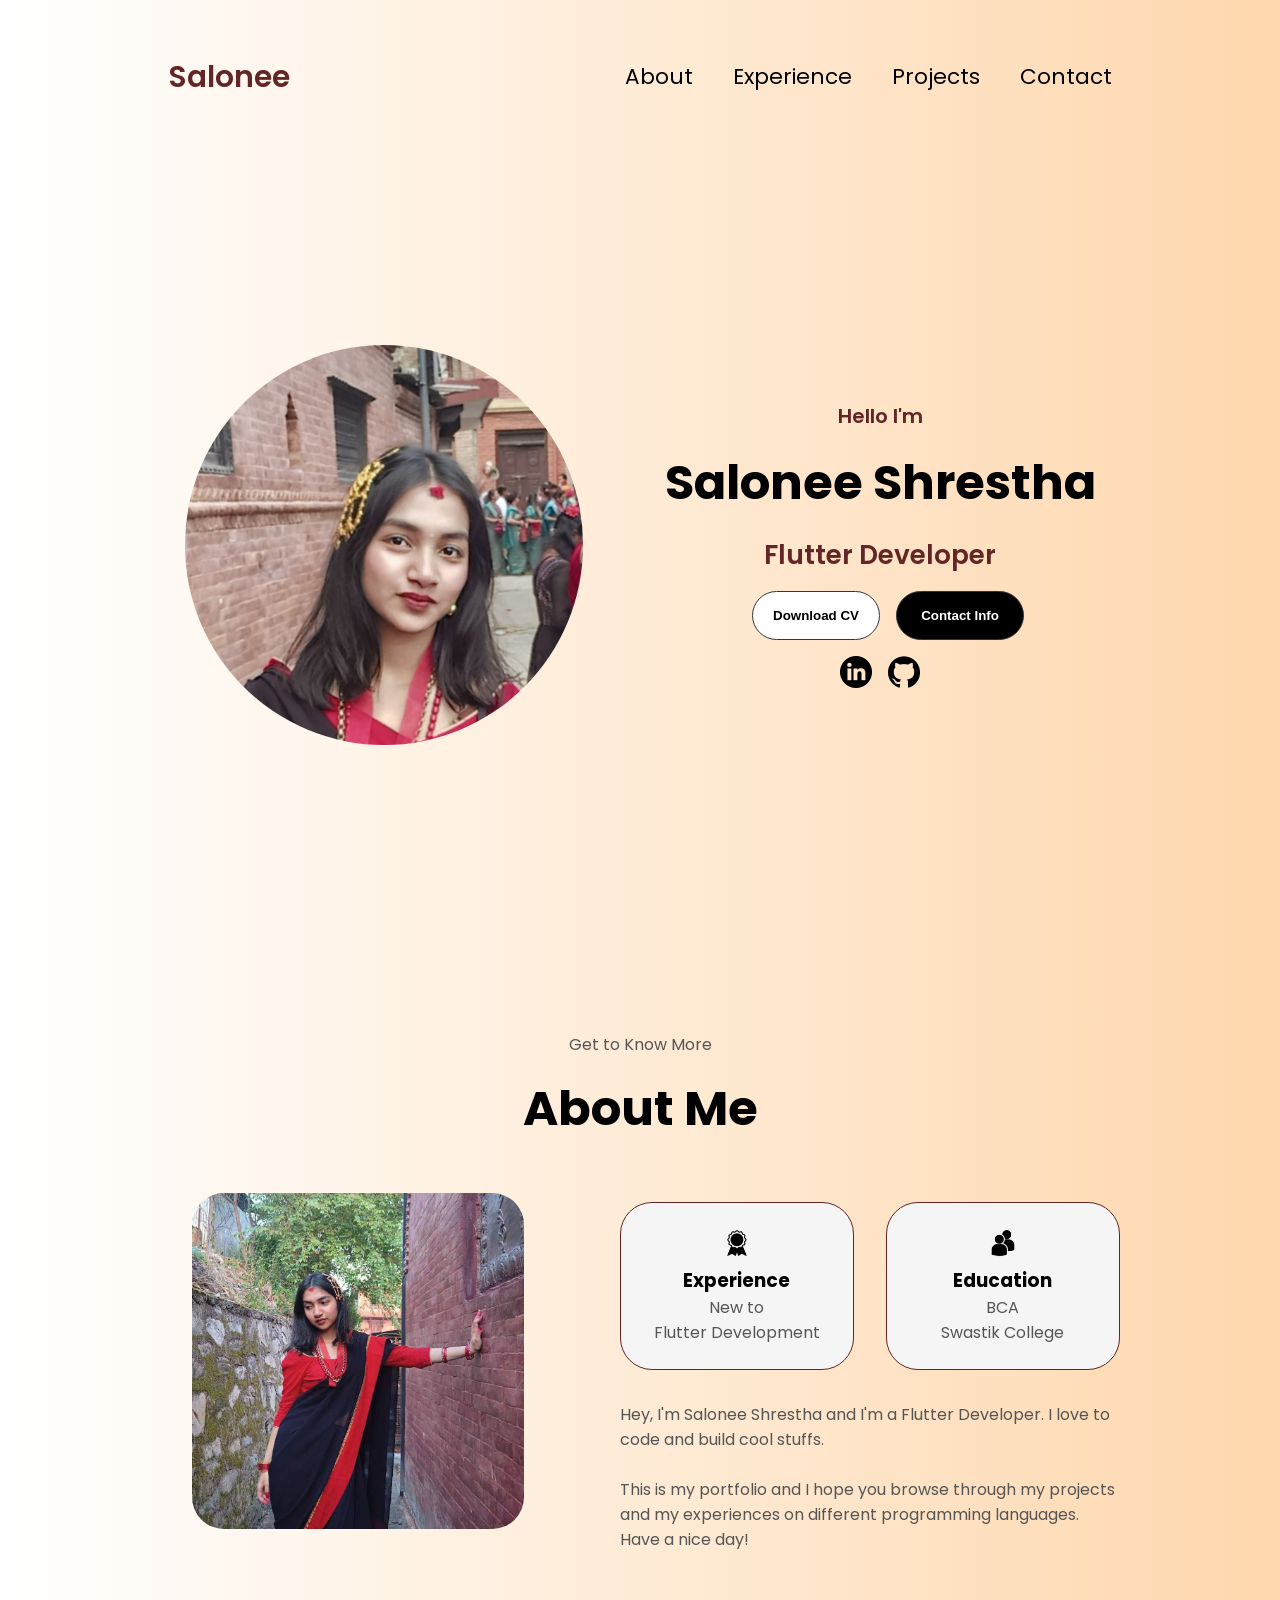
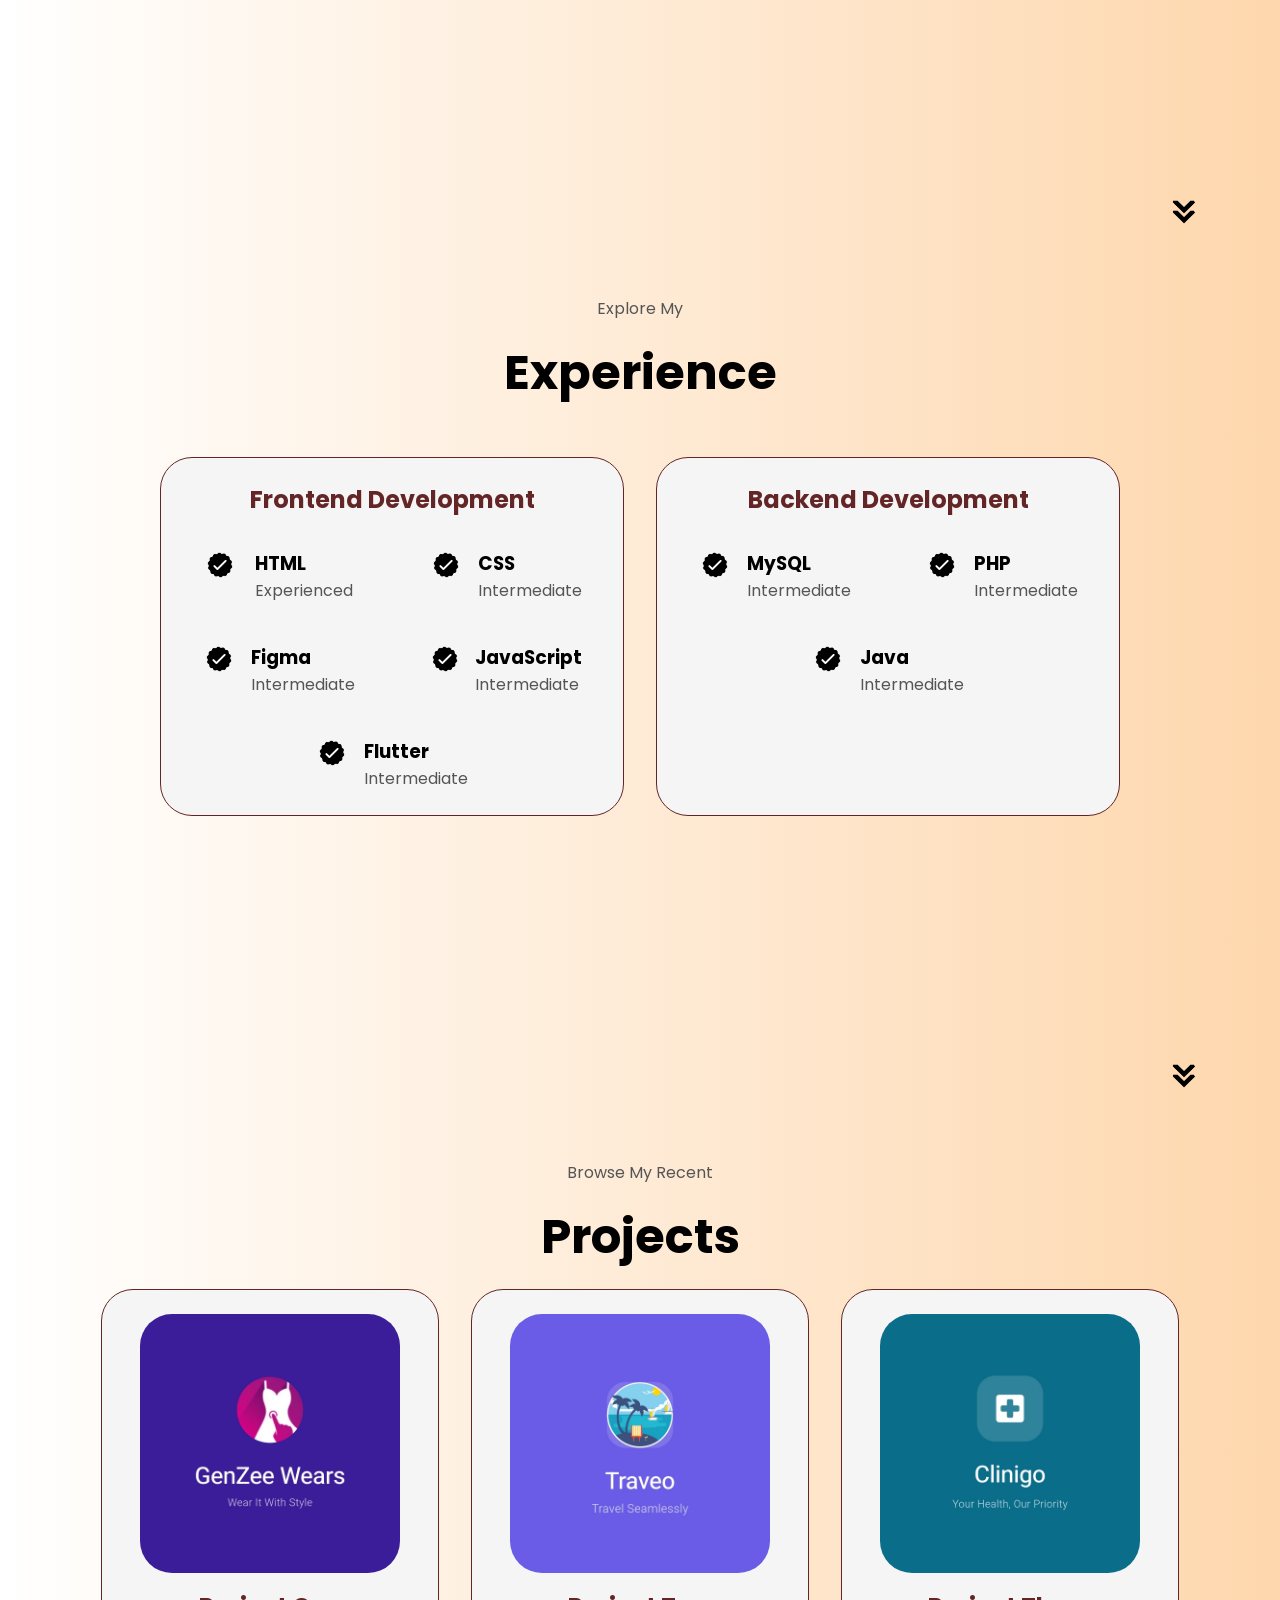
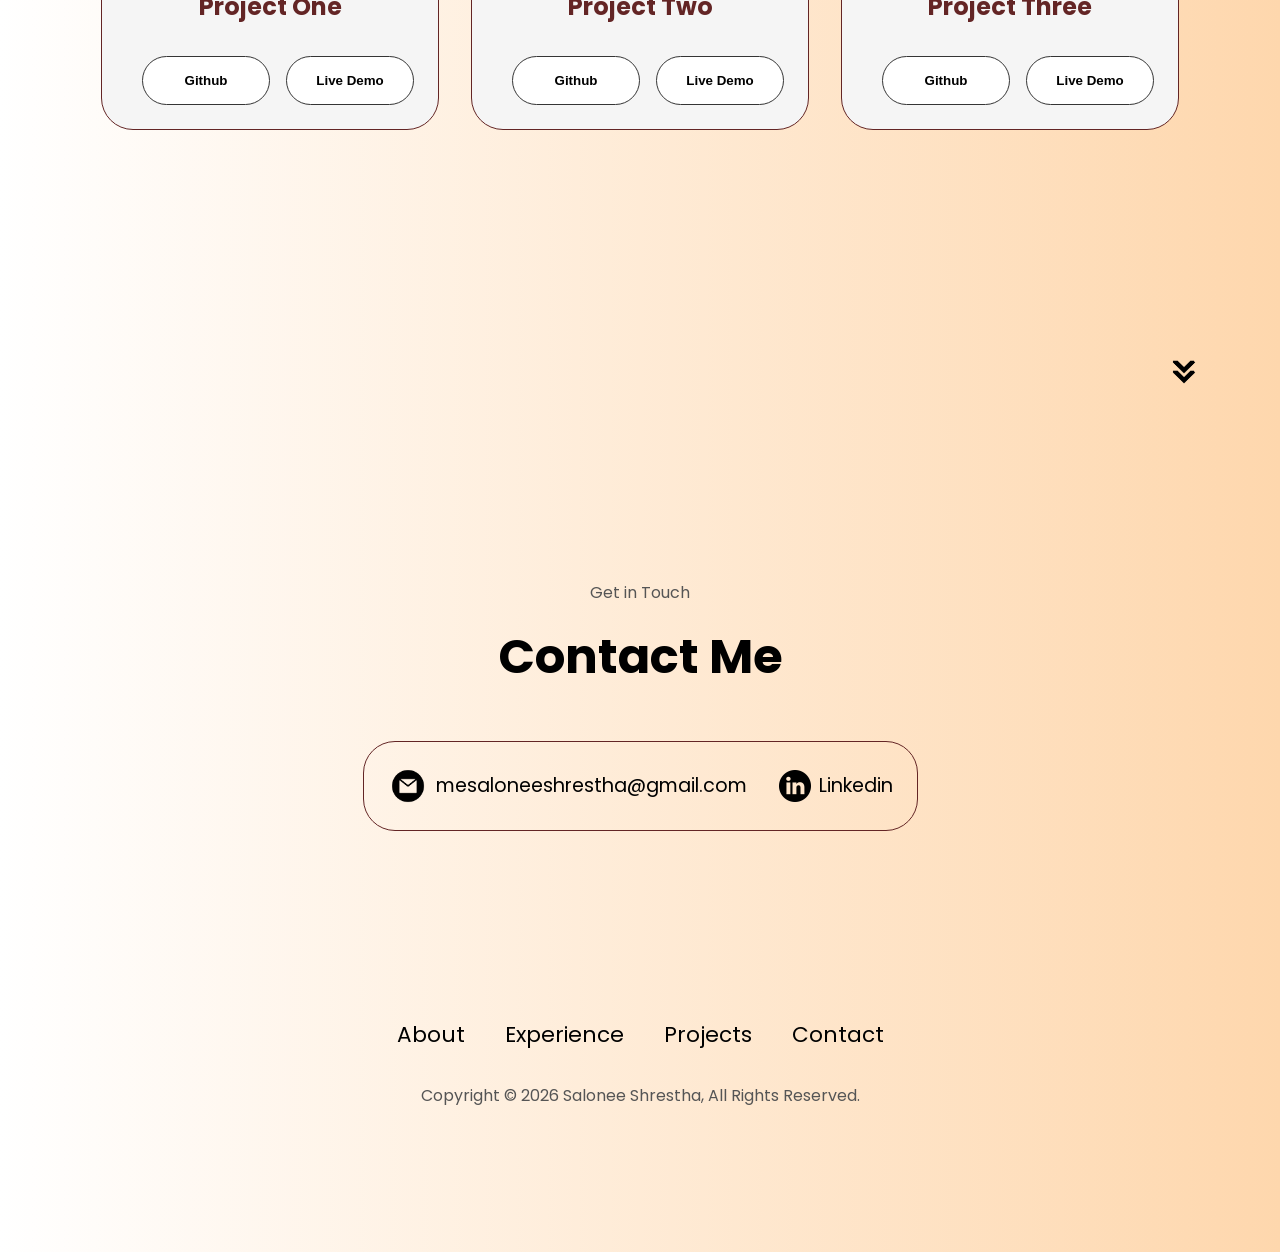
==== commit 25d17db0: "fixed live demo" ====
--- a/index.html
+++ b/index.html
@@ -155,7 +155,7 @@
                         <article>
                             <img src="resources/checkmark.png" alt="Experience Icon" class="icon">
                             <div>
-                                <h3>Git</h3>
+                                <h3>Java</h3>
                                 <p>Intermediate</p>
                             </div>
                         </article>
@@ -174,10 +174,10 @@
                 <div class="article-container">
                     <img src="resources/project-1.jpg" alt="Project 1" class="project-img">
                 </div>
-                <h2 class="exp-subtitle project-title">GenZee Wears</h2>
+                <h2 class="exp-subtitle project-title">Project One</h2>
                 <div class="btn-container">
                     <button class="btn project-btn" onclick="location.href='https://github.com/saloneesthss/GenZee_Wears.git'">Github</button>
-                    <button class="btn project-btn" onclick="location.href='https://github.com/saloneesthss/GenZee_Wears.git'">Live Demo</button>
+                    <button class="btn project-btn" onclick="showToast(1)">Live Demo</button>
                 </div>
             </div>
             <div class="details-container color-container">
@@ -187,7 +187,7 @@
                 <h2 class="exp-subtitle project-title">Project Two</h2>
                 <div class="btn-container">
                     <button class="btn project-btn" onclick="location.href='https://github.com/saloneesthss/travel_app.git'">Github</button>
-                    <button class="btn project-btn" onclick="location.href='https://github.com/saloneesthss/travel_app.git'">Live Demo</button>
+                    <button class="btn project-btn" onclick="showToast(2)">Live Demo</button>
                 </div>
             </div>
             <div class="details-container color-container">
@@ -197,7 +197,7 @@
                 <h2 class="exp-subtitle project-title">Project Three</h2>
                 <div class="btn-container">
                     <button class="btn project-btn" onclick="location.href='https://github.com/saloneesthss/clinigo.git'">Github</button>
-                    <button class="btn project-btn" onclick="location.href='https://github.com/saloneesthss/clinigo.git'">Live Demo</button>
+                    <button class="btn project-btn" onclick="showToast(3)">Live Demo</button>
                 </div>
             </div>
         </div>
@@ -231,6 +231,7 @@
         <p>Copyright &#169; 2026 Salonee Shrestha, All Rights Reserved.</p>
     </footer>
 
+    <div id="toast" class="toast"></div>
     <script src="script.js"></script>
 </body>
 </html>
--- a/style.css
+++ b/style.css
@@ -394,4 +394,40 @@
 footer p{
     text-align: center;
     margin-top: 2rem;
-}+}
+
+/* Toast Notification */
+.toast {
+    position: fixed;
+    left: 50%;
+    bottom: 2rem;
+    transform: translateX(-50%);
+    min-width: 280px;
+    max-width: 90%;
+    padding: 1rem 1.25rem;
+    background-color: rgba(59, 59, 59, 0.95);
+    color: white;
+    font-size: 1rem;
+    text-align: center;
+    border-radius: 0.8rem;
+    box-shadow: 0 12px 28px rgba(0, 0, 0, 0.25);
+    opacity: 0;
+    pointer-events: none;
+    visibility: hidden;
+    transition: opacity 0.25s ease, transform 0.25s ease, visibility 0.25s ease;
+    z-index: 9999;
+}
+
+.toast.show {
+    opacity: 1;
+    visibility: visible;
+    transform: translateX(-50%) translateY(-0.5rem);
+}
+
+@media screen and (max-width: 600px) {
+    .toast {
+        bottom: 1rem;
+        padding: 0.7rem 0.75rem;
+        font-size: 0.95rem;
+    }
+}
